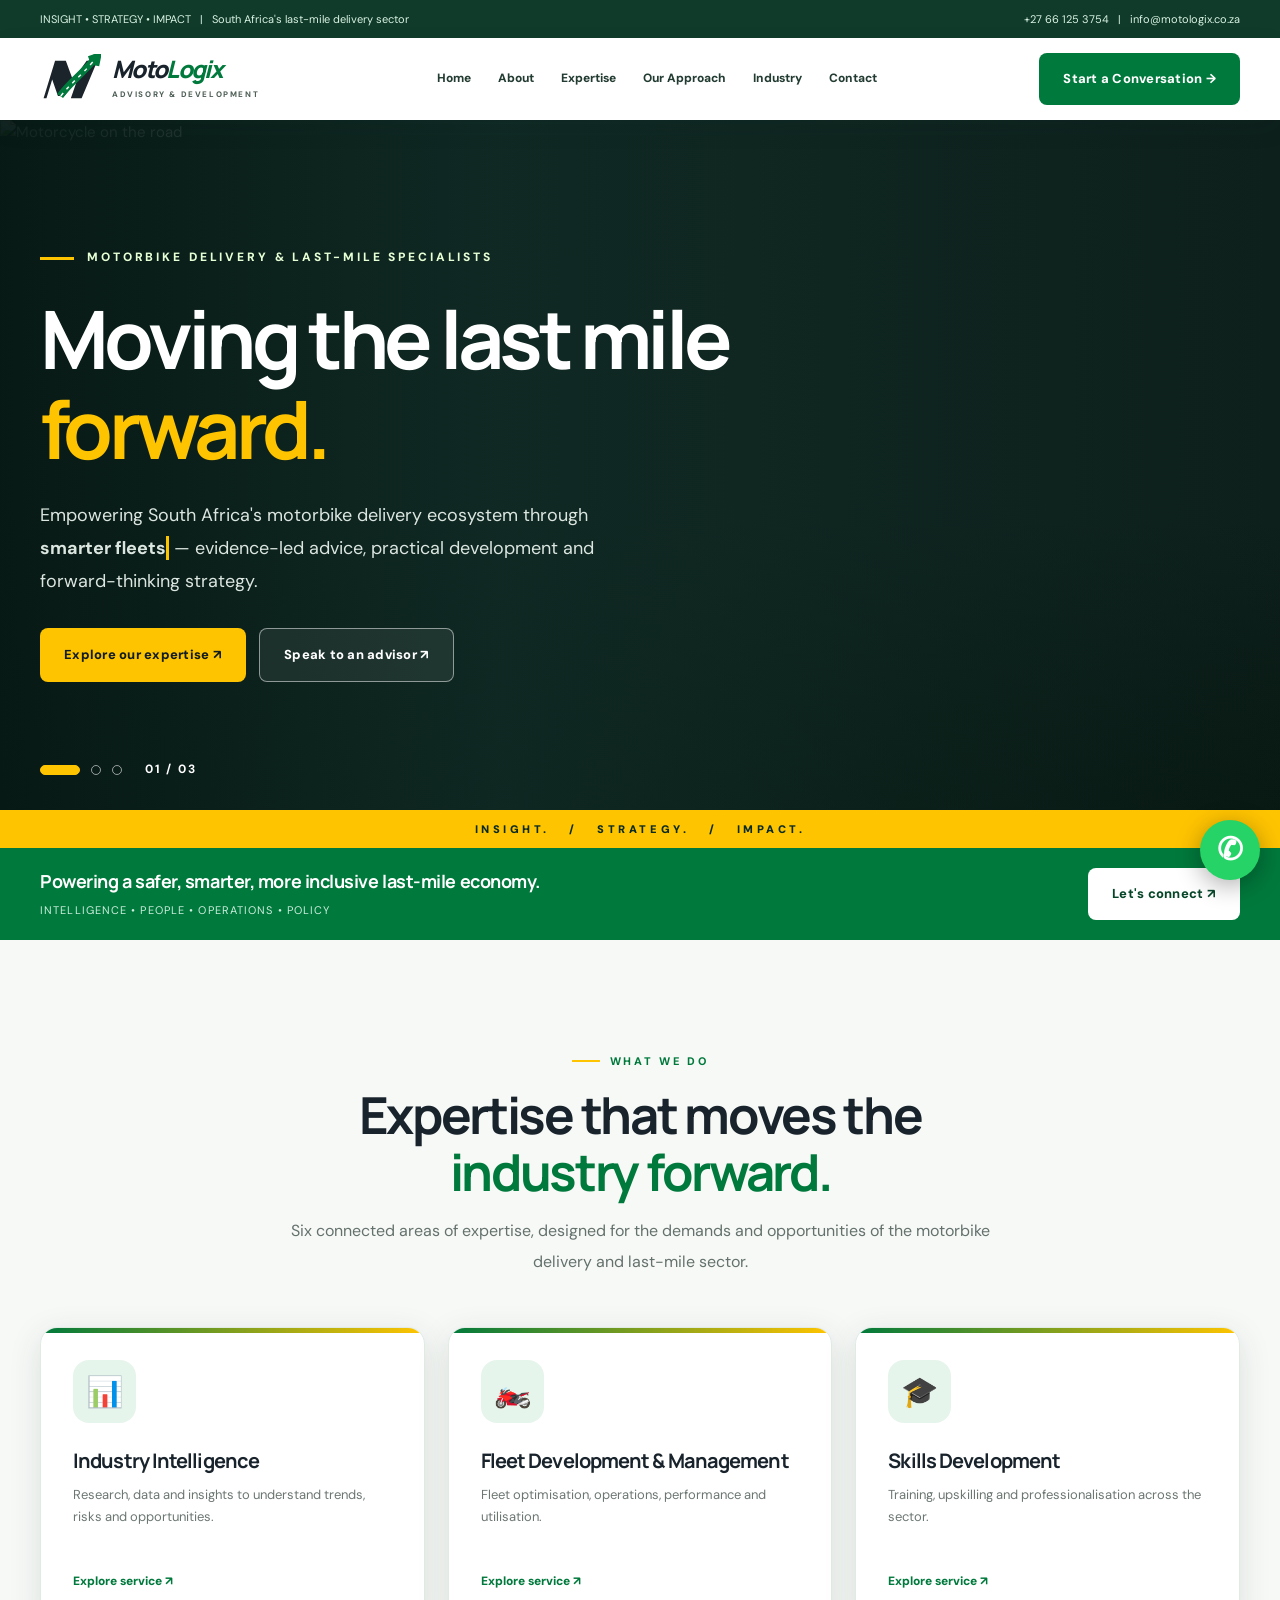
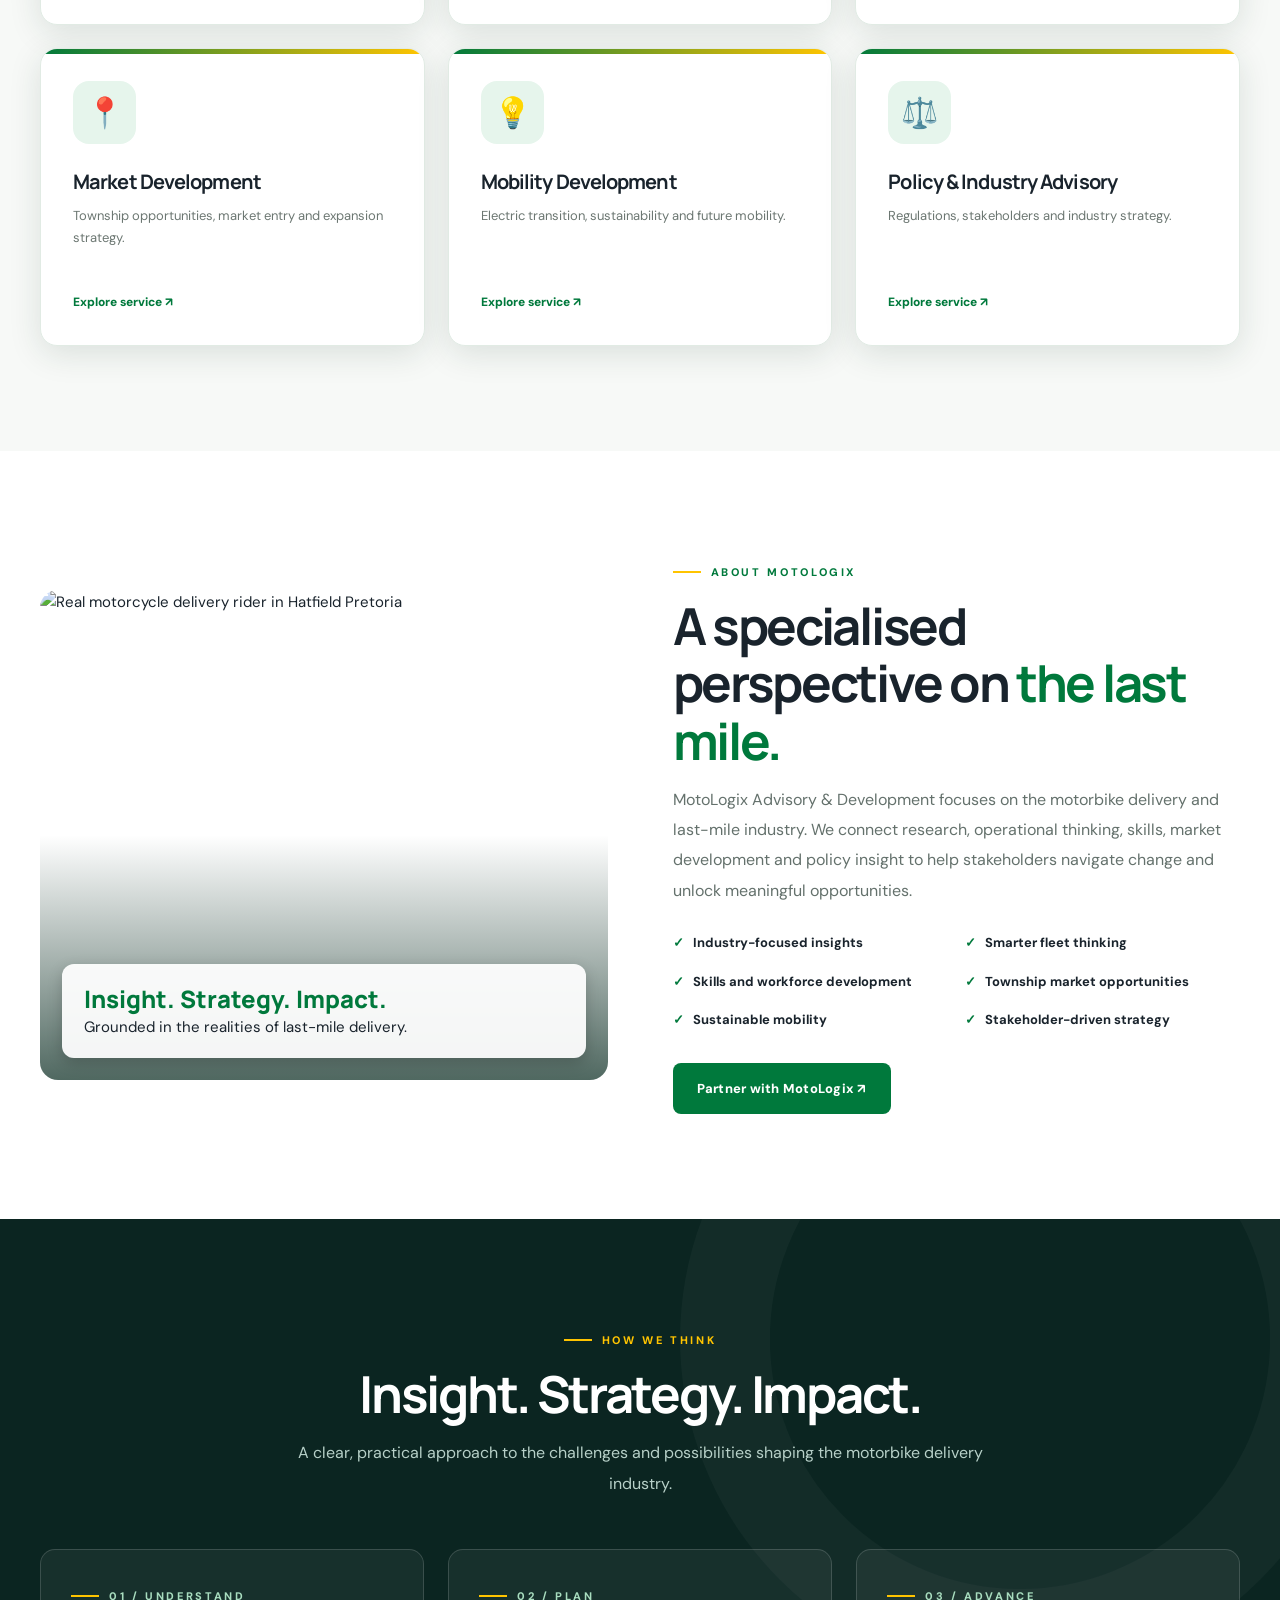
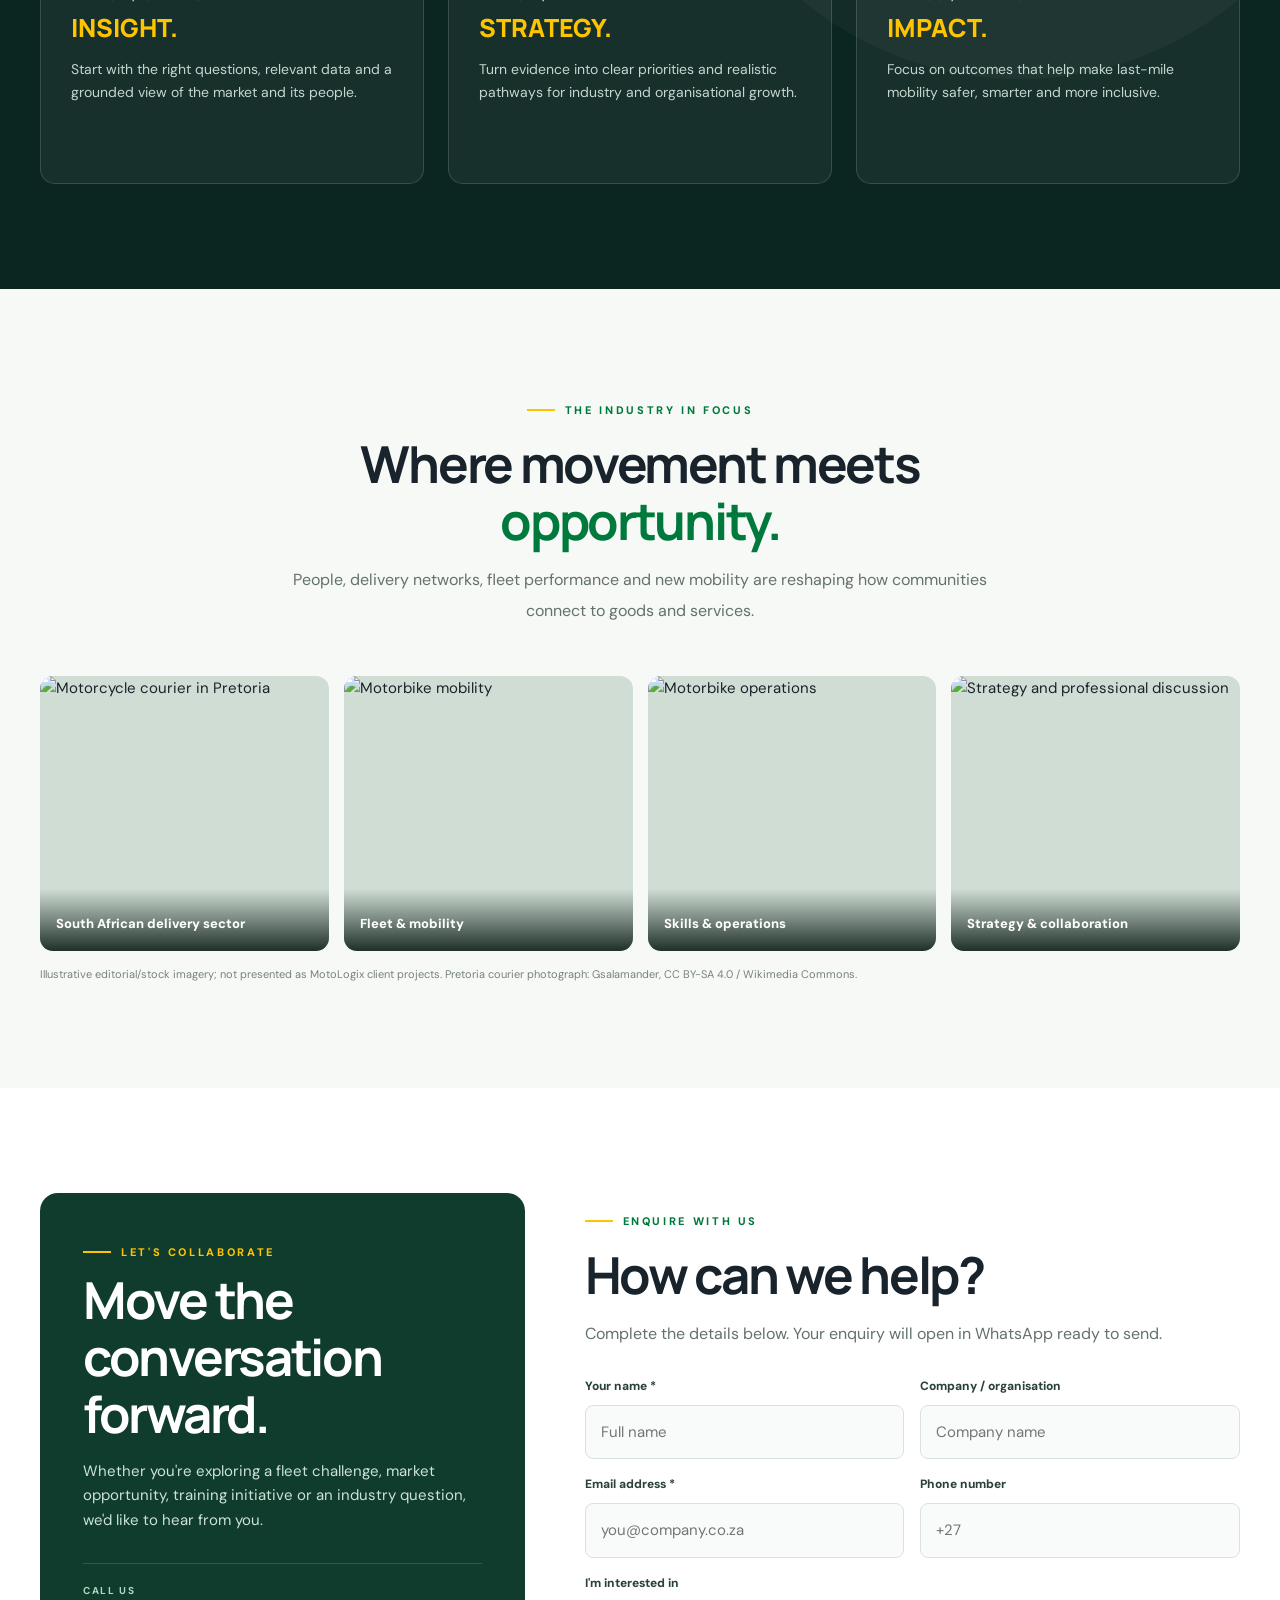
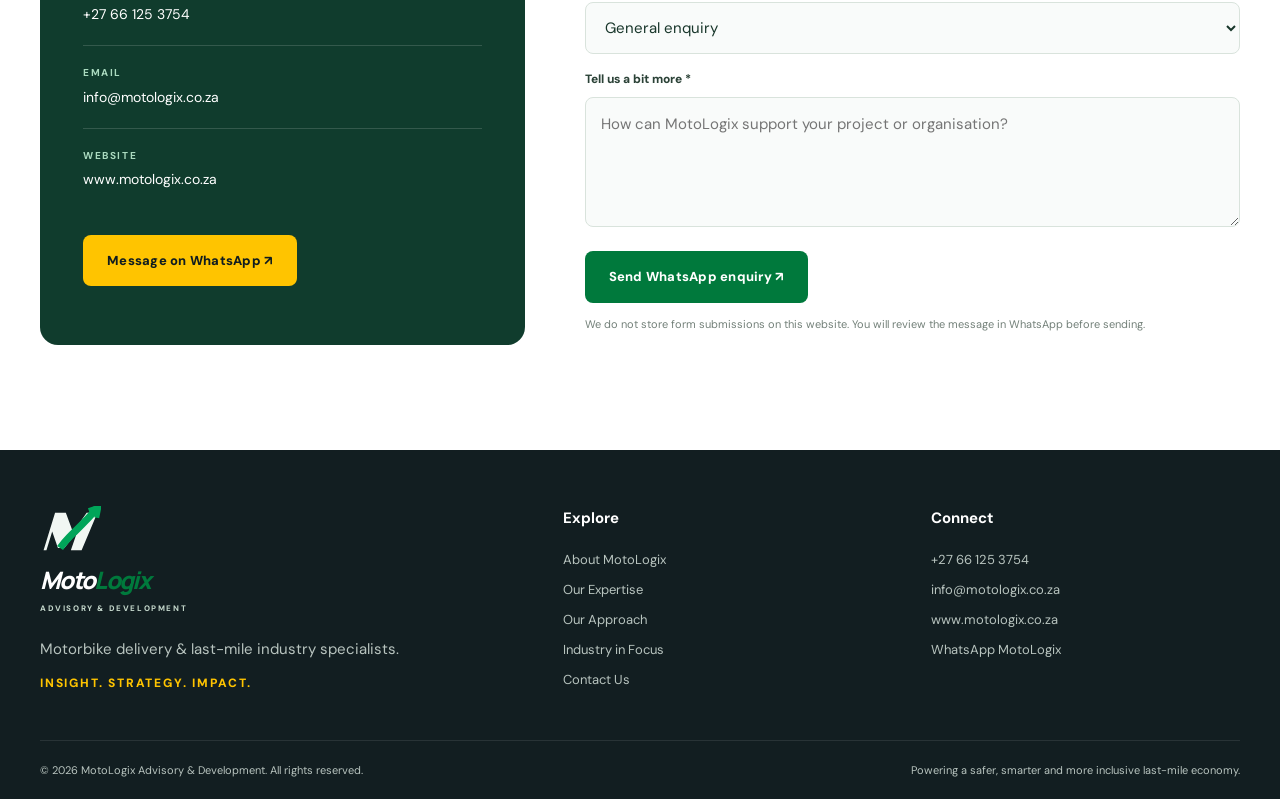
==== index.html @ ae117016 "Launch MotoLogix responsive advisory website with animated hero, services and WhatsApp" ====
<!doctype html>
<html lang="en-ZA">
<head>
<meta charset="UTF-8"><meta name="viewport" content="width=device-width,initial-scale=1">
<title>MotoLogix | Advisory & Development | South Africa</title>
<meta name="description" content="MotoLogix Advisory & Development specialises in South Africa's motorbike delivery and last-mile industry: intelligence, fleets, skills, markets, mobility and policy.">
<meta name="theme-color" content="#056c35"><meta property="og:title" content="MotoLogix | Insight. Strategy. Impact."><meta property="og:description" content="Powering a safer, smarter and more inclusive last-mile economy.">
<link rel="canonical" href="https://www.motologix.co.za/">
<link rel="preconnect" href="https://images.unsplash.com" crossorigin>
<link rel="preconnect" href="https://fonts.googleapis.com"><link rel="preconnect" href="https://fonts.gstatic.com" crossorigin>
<link href="https://fonts.googleapis.com/css2?family=DM+Sans:wght@400;500;600;700;800&family=Manrope:wght@400;500;600;700;800&display=swap" rel="stylesheet">
<link rel="icon" type="image/svg+xml" href="/favicon.svg">
<style>
:root{--green:#00793c;--deep:#064628;--navy:#19232c;--gold:#ffc400;--ivory:#f7f9f7;--muted:#64716c}*{box-sizing:border-box}html{scroll-behavior:smooth}body{margin:0;color:var(--navy);font:15px/1.65 "DM Sans",sans-serif;background:white}a{text-decoration:none;color:inherit}button,input,textarea,select{font:inherit}button{cursor:pointer}img{max-width:100%;display:block}.container{width:min(1200px,calc(100% - 44px));margin:auto}.eyebrow{display:inline-flex;gap:10px;align-items:center;font-size:11px;letter-spacing:.24em;font-weight:800;text-transform:uppercase;color:var(--green)}.eyebrow:before{content:"";width:28px;height:2px;background:var(--gold)}h1,h2,h3{font-family:Manrope,Arial,sans-serif;letter-spacing:-.045em;line-height:1.12}h2{font-size:clamp(31px,4vw,51px);margin:16px 0}p{margin:0}.btn{display:inline-flex;justify-content:center;align-items:center;gap:12px;font-weight:800;font-size:13px;letter-spacing:.02em;border:0;padding:15px 24px;border-radius:8px;transition:transform .25s,background .25s}.btn:hover{transform:translateY(-3px)}.btn-green{background:var(--green);color:white}.btn-green:hover{background:var(--deep)}.btn-gold{background:var(--gold);color:#101c20}.btn-border{border:1px solid #ffffff80;color:#fff;background:#ffffff12}.btn-border:hover{background:#ffffff26}.topstrip{height:38px;background:#103a2a;color:#d9f4e4;font-size:11px}.topstrip .container{display:flex;align-items:center;justify-content:space-between;height:100%}.topstrip a:hover{text-decoration:underline}.header{position:sticky;top:0;z-index:50;background:#fff;box-shadow:0 9px 24px #112e2912}.nav{height:82px;display:flex;align-items:center;justify-content:space-between;gap:24px}.brand{display:flex;align-items:center;gap:11px;min-width:235px}.brandmark{width:61px;height:51px;flex:none}.brandname{display:block;font:800 24px/1 Manrope,sans-serif;letter-spacing:-.07em;font-style:italic}.brandname span{color:var(--green)}.brandsub{display:block;letter-spacing:.20em;font-weight:800;font-size:8px;margin-top:7px;color:#4e5f56}.navlinks{display:flex;align-items:center;gap:27px}.navlinks a{font-size:12px;font-weight:800;color:#233c32;transition:color .2s}.navlinks a:hover{color:var(--green)}.burger{display:none;border:0;background:#ecf5ef;padding:12px;border-radius:9px;color:#0c5833}.hero{height:min(690px,calc(100svh - 120px));min-height:550px;position:relative;overflow:hidden;background:#0f2220;color:#fff}.heroSlide{position:absolute;inset:0;opacity:0;transform:scale(1.055);transition:opacity 1s ease,transform 6.5s ease;pointer-events:none}.heroSlide.active{opacity:1;transform:scale(1);pointer-events:auto}.heroSlide img{height:100%;width:100%;object-fit:cover;object-position:center 44%}.shade{position:absolute;inset:0;background:linear-gradient(90deg,#071914f2 0%,#102a24d9 39%,#07170a30 100%),linear-gradient(0deg,#061510bb 0%,transparent 42%)}.heroContent{position:absolute;inset:0;display:flex;align-items:center}.heroContent .container{position:relative;z-index:2}.heroContent .inner{max-width:790px}.heroKicker{display:flex;align-items:center;gap:13px;font-size:12px;color:#e7ffd5;letter-spacing:.24em;font-weight:800}.heroKicker:before{content:"";width:34px;height:3px;background:var(--gold)}h1{font-size:clamp(42px,6.3vw,83px);letter-spacing:-.058em;max-width:800px;margin:25px 0}.accentline{color:var(--gold)}.typewriter{border-right:3px solid var(--gold);animation:blink .8s step-end infinite}@keyframes blink{50%{border-color:transparent}}.heroP{font-size:clamp(15px,1.5vw,18px);line-height:1.85;color:#dce6e0;max-width:610px;margin-bottom:30px}.heroActions{display:flex;gap:13px;flex-wrap:wrap}.heroControls{position:absolute;bottom:30px;left:0;right:0;z-index:3}.heroControls .container{display:flex;align-items:center;gap:11px}.dot{border:1px solid #ffffff90;background:transparent;border-radius:100px;height:10px;width:10px;padding:0;transition:all .25s}.dot.active{width:40px;background:var(--gold);border-color:var(--gold)}.heroNum{font-size:12px;font-weight:700;letter-spacing:.15em;margin-left:12px}.ribbon{background:var(--green);color:#fff}.ribbon .container{min-height:92px;display:flex;align-items:center;justify-content:space-between;gap:18px}.ribbon strong{display:block;font-family:Manrope;font-size:18px;letter-spacing:-.025em}.ribbon small{font-size:11px;color:#cdeedd;letter-spacing:.1em}.ribbon a{background:#fff;color:var(--deep)}.section{padding:105px 0}.sectionintro{max-width:700px;margin:0 auto 50px;text-align:center}.sectionintro .eyebrow{justify-content:center}.lead{color:var(--muted);font-size:16px;line-height:1.9}.services{background:var(--ivory)}.servicegrid{display:grid;grid-template-columns:repeat(3,1fr);gap:23px}.flip{min-height:298px;perspective:1200px;border:0;background:none;text-align:left;color:inherit;padding:0;border-radius:17px}.flipinner{position:relative;width:100%;height:298px;transform-style:preserve-3d;transition:transform .7s cubic-bezier(.2,.7,.2,1)}.flip:hover .flipinner,.flip:focus-visible .flipinner,.flip.open .flipinner{transform:rotateY(180deg)}.flipface{position:absolute;inset:0;backface-visibility:hidden;border-radius:17px;overflow:hidden;box-shadow:0 8px 32px #1a3a2820}.flipfront{background:white;padding:32px;border:1px solid #e1ebe4;display:flex;flex-direction:column}.flipfront:before{content:"";position:absolute;inset:0 0 auto;height:5px;background:linear-gradient(90deg,var(--green),var(--gold))}.serviceIcon{height:63px;width:63px;display:grid;place-items:center;font-size:30px;border-radius:16px;background:#e6f5ec;margin-bottom:27px}.flip h3{font-size:20px;margin:0 0 11px}.flip p{color:#6c7772;font-size:13px;line-height:1.7}.flipfront .more{font-weight:800;color:var(--green);font-size:12px;margin-top:auto;padding-top:18px}.flipback{transform:rotateY(180deg);background:linear-gradient(145deg,#036333,#0c442d);color:white;padding:30px;display:flex;flex-direction:column;justify-content:center}.flipback h3{color:var(--gold)}.flipback p{color:#e0f0e5;font-size:14px}.flipback span{font-size:12px;font-weight:800;margin-top:22px;color:var(--gold)}.aboutgrid{display:grid;grid-template-columns:1fr 1fr;gap:65px;align-items:center}.aboutimg{height:490px;position:relative;border-radius:18px;overflow:hidden}.aboutimg img{width:100%;height:100%;object-fit:cover}.aboutimg:after{content:"";position:absolute;inset:0;background:linear-gradient(0deg,#04271cb2,transparent 50%)}.aboutBadge{position:absolute;bottom:22px;left:22px;right:22px;z-index:1;background:#ffffffee;border-radius:12px;padding:18px 22px;box-shadow:0 5px 15px #0003}.aboutBadge b{display:block;color:var(--green);font:800 24px Manrope}.checks{display:grid;grid-template-columns:1fr 1fr;gap:17px;margin:26px 0 32px}.checks span{font-size:13px;font-weight:700;display:flex;gap:9px;align-items:flex-start}.checks span:before{content:"✓";color:var(--green);font-weight:900}.focus{background:#0b2521;color:#fff;position:relative;overflow:hidden}.focus:before{content:"";position:absolute;right:-80px;top:-220px;border:90px solid #ffffff08;width:500px;height:500px;border-radius:50%}.focus .sectionintro h2{color:white}.focus .lead{color:#b7d0c8}.focusgrid{display:grid;grid-template-columns:repeat(3,1fr);gap:24px}.focuscard{background:#ffffff0d;border:1px solid #ffffff27;border-radius:15px;padding:30px;min-height:235px}.focuscard strong{display:block;font:800 25px Manrope;color:var(--gold);margin:5px 0 13px}.focuscard p{font-size:14px;color:#c4d6ce}.photos{background:#f7f9f7}.photogrid{display:grid;grid-template-columns:repeat(4,1fr);gap:15px}.photobox{height:275px;position:relative;overflow:hidden;border-radius:13px;background:#d0ddd4}.photobox img{width:100%;height:100%;object-fit:cover;transition:transform .65s}.photobox:hover img{transform:scale(1.09)}.photobox span{position:absolute;bottom:0;inset-inline:0;padding:24px 16px 17px;background:linear-gradient(0deg,#0b1d16e6,transparent);font-size:13px;color:#fff;font-weight:800}.photoNote{color:#75837a;font-size:11px;margin-top:14px}.contact{background:#fff}.contactgrid{display:grid;grid-template-columns:.85fr 1.15fr;gap:60px}.contactpanel{background:#103c2d;color:white;padding:43px;border-radius:18px}.contactpanel h2{color:white;margin-top:10px}.contactpanel p{color:#cce3d6;margin-bottom:30px}.contactitem{display:block;border-top:1px solid #ffffff26;padding:19px 0;font-size:14px}.contactitem b{display:block;font-size:10px;color:#abdbc0;letter-spacing:.16em;margin-bottom:4px}.contactform{padding:12px 0}.formrow{display:grid;grid-template-columns:1fr 1fr;gap:16px}.field{margin-bottom:16px}.field label{display:block;font-weight:800;color:#2b4237;font-size:12px;margin-bottom:8px}.field input,.field select,.field textarea{width:100%;border:1px solid #d9e3dc;background:#f9fbfa;color:#18362a;border-radius:8px;padding:14px 15px;outline:none}.field input:focus,.field select:focus,.field textarea:focus{border-color:var(--green);box-shadow:0 0 0 3px #00793c1a}.field textarea{min-height:130px;resize:vertical}.formhint{font-size:11px;color:#738079;margin-top:12px}.footer{background:#121e21;color:#b8c4bf;padding-top:56px}.footgrid{display:grid;grid-template-columns:1.5fr 1fr 1fr;gap:60px;padding-bottom:45px}.footer h4{color:#fff;margin:0 0 15px}.footer a{display:block;font-size:13px;line-height:2.3}.footer a:hover{color:var(--gold)}.footer .brandname{color:#fff}.footbottom{border-top:1px solid #ffffff18;padding:20px 0;font-size:11px;display:flex;justify-content:space-between;gap:10px}.waFloat{position:fixed;right:20px;bottom:20px;z-index:49;display:flex;align-items:center;justify-content:center;width:60px;height:60px;background:#25d366;color:white;font-size:31px;font-weight:800;border-radius:50%;box-shadow:0 5px 26px #0005;transition:transform .2s}.waFloat:hover{transform:translateY(-4px)}.reveal{opacity:0;transform:translateY(24px);transition:opacity .75s,transform .75s}.reveal.seen{opacity:1;transform:translateY(0)}.ticker{white-space:nowrap;overflow:hidden;background:var(--gold);font-size:11px;letter-spacing:.32em;font-weight:900;padding:10px;text-align:center;color:#092b21}@media(max-width:950px){.navlinks{gap:15px}.navlinks a{font-size:11px}.nav .btn{display:none}.servicegrid{grid-template-columns:repeat(2,1fr)}.photogrid{grid-template-columns:repeat(2,1fr)}.aboutgrid{gap:32px}.contactgrid{gap:30px}}@media(max-width:700px){.topstrip{display:none}.nav{height:70px}.brand{min-width:0}.brandmark{width:47px;height:43px}.brandname{font-size:21px}.brandsub{font-size:7px}.burger{display:block}.navlinks{display:none;position:absolute;top:70px;left:0;right:0;background:white;box-shadow:0 16px 22px #0002;flex-direction:column;padding:23px;align-items:flex-start;gap:0}.navlinks.open{display:flex}.navlinks a{display:block;font-size:14px;padding:12px;width:100%}.hero{height:620px;min-height:620px}.heroSlide img{object-position:center}.shade{background:linear-gradient(90deg,#071914e8,#10271dc2 70%,#07170a75)}h1{font-size:46px}.heroKicker{font-size:10px}.heroP{font-size:14px}.heroActions .btn{padding:13px 16px;font-size:12px}.ribbon .container{flex-direction:column;align-items:flex-start;justify-content:center;padding:19px 0;gap:12px}.ribbon strong{font-size:17px}.section{padding:70px 0}.servicegrid,.aboutgrid,.focusgrid,.contactgrid,.footgrid{grid-template-columns:1fr}.flipinner,.flip{min-height:280px;height:280px}.aboutimg{height:340px}.checks{grid-template-columns:1fr}.photogrid{grid-template-columns:1fr 1fr}.photobox{height:200px}.contactpanel{padding:29px}.formrow{grid-template-columns:1fr;gap:0}.footgrid{gap:28px}.footbottom{flex-direction:column}.container{width:min(1200px,calc(100% - 36px))}}@media(prefers-reduced-motion:reduce){*{animation:none!important;transition:none!important;scroll-behavior:auto!important}.reveal{opacity:1;transform:none}}
</style>
</head>
<body>
<div class="topstrip"><div class="container"><span>INSIGHT • STRATEGY • IMPACT &nbsp; | &nbsp; South Africa's last-mile delivery sector</span><span><a href="tel:+27661253754">+27 66 125 3754</a> &nbsp; | &nbsp; <a href="mailto:info@motologix.co.za">info@motologix.co.za</a></span></div></div>
<header class="header"><div class="container nav">
<a class="brand" href="#home" aria-label="MotoLogix home"><svg class="brandmark" viewBox="0 0 85 70" aria-hidden="true"><path d="M5 61 21 9h15L46 36 65 9h15L58 61H43l9-26-18 23h-9l-8-23-8 26z" fill="#1b242b"/><path d="M28 58C42 38 56 31 79 3" stroke="#00793c" stroke-width="10" fill="none"/><path d="m68 6 14-5-3 15" fill="none" stroke="#00793c" stroke-width="7"/><path d="M29 58C44 39 56 31 74 10" stroke="#fff" stroke-dasharray="5 7" stroke-width="2" fill="none"/></svg><span><span class="brandname">Moto<span>Logix</span></span><span class="brandsub">ADVISORY & DEVELOPMENT</span></span></a>
<nav class="navlinks" id="navlinks"><a href="#home">Home</a><a href="#about">About</a><a href="#services">Expertise</a><a href="#approach">Our Approach</a><a href="#insights">Industry</a><a href="#contact">Contact</a></nav>
<a class="btn btn-green" href="#contact">Start a Conversation →</a><button class="burger" id="burger" aria-label="Open menu" aria-expanded="false">☰</button>
</div></header>
<main>
<section class="hero" id="home">
<div class="heroSlide active"><img src="https://images.unsplash.com/photo-1558981806-ec527fa84c39?auto=format&fit=crop&w=1900&q=85" alt="Motorcycle on the road" fetchpriority="high"></div>
<div class="heroSlide"><img src="https://commons.wikimedia.org/wiki/Special:FilePath/Hatfield_Deliveryman.jpg?width=1600" alt="South African motorcycle courier photographed in Pretoria" loading="lazy"></div>
<div class="heroSlide"><img src="https://images.unsplash.com/photo-1568772585407-9361f9bf3a87?auto=format&fit=crop&w=1900&q=85" alt="Motorcycle industry and mobility" loading="lazy"></div>
<div class="shade"></div><div class="heroContent"><div class="container"><div class="inner">
<div class="heroKicker">MOTORBIKE DELIVERY & LAST-MILE SPECIALISTS</div>
<h1>Moving the last mile <span class="accentline">forward.</span></h1>
<p class="heroP">Empowering South Africa's motorbike delivery ecosystem through <strong class="typewriter" id="typed">smarter fleets</strong> — evidence-led advice, practical development and forward-thinking strategy.</p>
<div class="heroActions"><a class="btn btn-gold" href="#services">Explore our expertise ↗</a><a class="btn btn-border" href="#contact">Speak to an advisor ↗</a></div>
</div></div></div><div class="heroControls"><div class="container"><button class="dot active" aria-label="Hero slide 1"></button><button class="dot" aria-label="Hero slide 2"></button><button class="dot" aria-label="Hero slide 3"></button><span class="heroNum" id="slideNum">01 / 03</span></div></div>
</section>
<div class="ticker">INSIGHT. &nbsp; / &nbsp; STRATEGY. &nbsp; / &nbsp; IMPACT.</div>
<div class="ribbon"><div class="container"><div><strong>Powering a safer, smarter, more inclusive last-mile economy.</strong><small>INTELLIGENCE • PEOPLE • OPERATIONS • POLICY</small></div><a class="btn" href="https://wa.me/27661253754?text=Hello%20MotoLogix%2C%20I%20would%20like%20to%20enquire.">Let's connect ↗</a></div></div>
<section class="section services" id="services"><div class="container"><div class="sectionintro reveal"><span class="eyebrow">What we do</span><h2>Expertise that moves the <span style="color:var(--green)">industry forward.</span></h2><p class="lead">Six connected areas of expertise, designed for the demands and opportunities of the motorbike delivery and last-mile sector.</p></div>
<div class="servicegrid">
<button class="flip reveal" aria-label="Industry Intelligence, flip for details"><div class="flipinner"><div class="flipface flipfront"><div class="serviceIcon">📊</div><h3>Industry Intelligence</h3><p>Research, data and insights to understand trends, risks and opportunities.</p><span class="more">Explore service ↗</span></div><div class="flipface flipback"><h3>Industry Intelligence</h3><p>Evidence-led research, market mapping, industry analysis and actionable intelligence that can support better decisions.</p><span>ASK US ABOUT RESEARCH ↗</span></div></div></button>
<button class="flip reveal" aria-label="Fleet Development and Management, flip for details"><div class="flipinner"><div class="flipface flipfront"><div class="serviceIcon">🏍️</div><h3>Fleet Development & Management</h3><p>Fleet optimisation, operations, performance and utilisation.</p><span class="more">Explore service ↗</span></div><div class="flipface flipback"><h3>Fleet Development</h3><p>Practical support for operating models, efficient fleet deployment, performance planning and day-to-day management.</p><span>DISCUSS YOUR FLEET ↗</span></div></div></button>
<button class="flip reveal" aria-label="Skills Development, flip for details"><div class="flipinner"><div class="flipface flipfront"><div class="serviceIcon">🎓</div><h3>Skills Development</h3><p>Training, upskilling and professionalisation across the sector.</p><span class="more">Explore service ↗</span></div><div class="flipface flipback"><h3>Skills Development</h3><p>Supporting practical learning, workforce capability, professional standards and development pathways for riders and operators.</p><span>EXPLORE TRAINING ↗</span></div></div></button>
<button class="flip reveal" aria-label="Market Development, flip for details"><div class="flipinner"><div class="flipface flipfront"><div class="serviceIcon">📍</div><h3>Market Development</h3><p>Township opportunities, market entry and expansion strategy.</p><span class="more">Explore service ↗</span></div><div class="flipface flipback"><h3>Market Development</h3><p>Market-entry thinking, local ecosystem engagement and expansion approaches designed around South African realities.</p><span>TALK GROWTH ↗</span></div></div></button>
<button class="flip reveal" aria-label="Mobility Development, flip for details"><div class="flipinner"><div class="flipface flipfront"><div class="serviceIcon">💡</div><h3>Mobility Development</h3><p>Electric transition, sustainability and future mobility.</p><span class="more">Explore service ↗</span></div><div class="flipface flipback"><h3>Mobility Development</h3><p>Exploring more sustainable fleet solutions, transition planning and new ideas for a more resilient delivery ecosystem.</p><span>EXPLORE FUTURE MOBILITY ↗</span></div></div></button>
<button class="flip reveal" aria-label="Policy and Industry Advisory, flip for details"><div class="flipinner"><div class="flipface flipfront"><div class="serviceIcon">⚖️</div><h3>Policy & Industry Advisory</h3><p>Regulations, stakeholders and industry strategy.</p><span class="more">Explore service ↗</span></div><div class="flipface flipback"><h3>Policy & Advisory</h3><p>Strategic guidance on the industry landscape, stakeholder engagement, evolving regulations and responsible sector growth.</p><span>REQUEST ADVISORY ↗</span></div></div></button>
</div></div></section>
<section class="section" id="about"><div class="container aboutgrid"><div class="aboutimg reveal"><img src="https://commons.wikimedia.org/wiki/Special:FilePath/Hatfield_Deliveryman.jpg?width=1200" alt="Real motorcycle delivery rider in Hatfield Pretoria" loading="lazy"><div class="aboutBadge"><b>Insight. Strategy. Impact.</b><span>Grounded in the realities of last-mile delivery.</span></div></div><div class="reveal"><span class="eyebrow">About MotoLogix</span><h2>A specialised perspective on <span style="color:var(--green)">the last mile.</span></h2><p class="lead">MotoLogix Advisory & Development focuses on the motorbike delivery and last-mile industry. We connect research, operational thinking, skills, market development and policy insight to help stakeholders navigate change and unlock meaningful opportunities.</p><div class="checks"><span>Industry-focused insights</span><span>Smarter fleet thinking</span><span>Skills and workforce development</span><span>Township market opportunities</span><span>Sustainable mobility</span><span>Stakeholder-driven strategy</span></div><a class="btn btn-green" href="#contact">Partner with MotoLogix ↗</a></div></div></section>
<section class="section focus" id="approach"><div class="container"><div class="sectionintro reveal"><span class="eyebrow" style="color:var(--gold)">How we think</span><h2>Insight. Strategy. Impact.</h2><p class="lead">A clear, practical approach to the challenges and possibilities shaping the motorbike delivery industry.</p></div><div class="focusgrid"><div class="focuscard reveal"><span class="eyebrow" style="color:#a8ddbf">01 / UNDERSTAND</span><strong>INSIGHT.</strong><p>Start with the right questions, relevant data and a grounded view of the market and its people.</p></div><div class="focuscard reveal"><span class="eyebrow" style="color:#a8ddbf">02 / PLAN</span><strong>STRATEGY.</strong><p>Turn evidence into clear priorities and realistic pathways for industry and organisational growth.</p></div><div class="focuscard reveal"><span class="eyebrow" style="color:#a8ddbf">03 / ADVANCE</span><strong>IMPACT.</strong><p>Focus on outcomes that help make last-mile mobility safer, smarter and more inclusive.</p></div></div></div></section>
<section class="section photos" id="insights"><div class="container"><div class="sectionintro reveal"><span class="eyebrow">The industry in focus</span><h2>Where movement meets <span style="color:var(--green)">opportunity.</span></h2><p class="lead">People, delivery networks, fleet performance and new mobility are reshaping how communities connect to goods and services.</p></div><div class="photogrid"><div class="photobox reveal"><img loading="lazy" src="https://commons.wikimedia.org/wiki/Special:FilePath/Hatfield_Deliveryman.jpg?width=750" alt="Motorcycle courier in Pretoria"><span>South African delivery sector</span></div><div class="photobox reveal"><img loading="lazy" src="https://images.unsplash.com/photo-1558981806-ec527fa84c39?auto=format&fit=crop&w=700&q=80" alt="Motorbike mobility"><span>Fleet & mobility</span></div><div class="photobox reveal"><img loading="lazy" src="https://images.unsplash.com/photo-1568772585407-9361f9bf3a87?auto=format&fit=crop&w=700&q=80" alt="Motorbike operations"><span>Skills & operations</span></div><div class="photobox reveal"><img loading="lazy" src="https://images.unsplash.com/photo-1528605248644-14dd04022da1?auto=format&fit=crop&w=700&q=80" alt="Strategy and professional discussion"><span>Strategy & collaboration</span></div></div><p class="photoNote">Illustrative editorial/stock imagery; not presented as MotoLogix client projects. Pretoria courier photograph: Gsalamander, CC BY-SA 4.0 / Wikimedia Commons.</p></div></section>
<section class="section contact" id="contact"><div class="container contactgrid"><div class="contactpanel reveal"><span class="eyebrow" style="color:var(--gold)">Let's collaborate</span><h2>Move the conversation forward.</h2><p>Whether you're exploring a fleet challenge, market opportunity, training initiative or an industry question, we'd like to hear from you.</p><a class="contactitem" href="tel:+27661253754"><b>CALL US</b>+27 66 125 3754</a><a class="contactitem" href="mailto:info@motologix.co.za"><b>EMAIL</b>info@motologix.co.za</a><a class="contactitem" href="https://www.motologix.co.za"><b>WEBSITE</b>www.motologix.co.za</a><a class="btn btn-gold" href="https://wa.me/27661253754?text=Hello%20MotoLogix%2C%20I%20would%20like%20to%20enquire." style="margin-top:24px">Message on WhatsApp ↗</a></div><form class="contactform reveal" id="leadform"><span class="eyebrow">Enquire with us</span><h2>How can we help?</h2><p class="lead" style="margin-bottom:27px">Complete the details below. Your enquiry will open in WhatsApp ready to send.</p><div class="formrow"><div class="field"><label for="name">Your name *</label><input id="name" name="name" placeholder="Full name" required></div><div class="field"><label for="company">Company / organisation</label><input id="company" name="company" placeholder="Company name"></div></div><div class="formrow"><div class="field"><label for="email">Email address *</label><input type="email" id="email" name="email" placeholder="you@company.co.za" required></div><div class="field"><label for="phone">Phone number</label><input type="tel" id="phone" name="phone" placeholder="+27"></div></div><div class="field"><label for="service">I'm interested in</label><select id="service" name="service"><option>General enquiry</option><option>Industry Intelligence</option><option>Fleet Development & Management</option><option>Skills Development</option><option>Market Development</option><option>Mobility Development</option><option>Policy & Industry Advisory</option></select></div><div class="field"><label for="message">Tell us a bit more *</label><textarea id="message" name="message" required placeholder="How can MotoLogix support your project or organisation?"></textarea></div><button class="btn btn-green" type="submit">Send WhatsApp enquiry ↗</button><p class="formhint">We do not store form submissions on this website. You will review the message in WhatsApp before sending.</p></form></div></section>
</main>
<footer class="footer"><div class="container"><div class="footgrid"><div><a class="brand" href="#home" style="margin-bottom:20px"><svg class="brandmark" viewBox="0 0 85 70" aria-hidden="true"><path d="M5 61 21 9h15L46 36 65 9h15L58 61H43l9-26-18 23h-9l-8-23-8 26z" fill="#f1f7f3"/><path d="M28 58C42 38 56 31 79 3" stroke="#00a559" stroke-width="10" fill="none"/><path d="m68 6 14-5-3 15" fill="none" stroke="#00a559" stroke-width="7"/></svg><span><span class="brandname">Moto<span>Logix</span></span><span class="brandsub" style="color:#c4d7cb">ADVISORY & DEVELOPMENT</span></span></a><p>Motorbike delivery & last-mile industry specialists.</p><p style="color:var(--gold);margin-top:12px;font-size:12px;font-weight:800;letter-spacing:.15em">INSIGHT. STRATEGY. IMPACT.</p></div><div><h4>Explore</h4><a href="#about">About MotoLogix</a><a href="#services">Our Expertise</a><a href="#approach">Our Approach</a><a href="#insights">Industry in Focus</a><a href="#contact">Contact Us</a></div><div><h4>Connect</h4><a href="tel:+27661253754">+27 66 125 3754</a><a href="mailto:info@motologix.co.za">info@motologix.co.za</a><a href="https://www.motologix.co.za">www.motologix.co.za</a><a href="https://wa.me/27661253754">WhatsApp MotoLogix</a></div></div><div class="footbottom"><span>© <span id="year">2026</span> MotoLogix Advisory & Development. All rights reserved.</span><span>Powering a safer, smarter and more inclusive last-mile economy.</span></div></div></footer>
<a class="waFloat" href="https://wa.me/27661253754?text=Hello%20MotoLogix%2C%20I%20would%20like%20to%20enquire." aria-label="Chat with MotoLogix on WhatsApp" title="Chat on WhatsApp">✆</a>
<script>
(function(){
var nav=document.getElementById('navlinks'),burger=document.getElementById('burger');burger.addEventListener('click',function(){var open=nav.classList.toggle('open');burger.setAttribute('aria-expanded',String(open));burger.textContent=open?'✕':'☰'});nav.querySelectorAll('a').forEach(function(a){a.addEventListener('click',function(){nav.classList.remove('open');burger.setAttribute('aria-expanded','false');burger.textContent='☰'})});
var slides=[].slice.call(document.querySelectorAll('.heroSlide')),dots=[].slice.call(document.querySelectorAll('.dot')),n=0,timer;function move(i){n=(i+slides.length)%slides.length;slides.forEach(function(s,j){s.classList.toggle('active',j===n)});dots.forEach(function(d,j){d.classList.toggle('active',j===n)});document.getElementById('slideNum').textContent=('0'+(n+1)).slice(-2)+' / 03'}function auto(){clearInterval(timer);timer=setInterval(function(){move(n+1)},5200)}dots.forEach(function(d,j){d.addEventListener('click',function(){move(j);auto()})});auto();document.querySelector('.hero').addEventListener('mouseenter',function(){clearInterval(timer)});document.querySelector('.hero').addEventListener('mouseleave',auto);
var items=['smarter fleets','stronger skills','market intelligence','sustainable mobility','better industry policy'],ti=0,pos=0,back=false,el=document.getElementById('typed');function typing(){if(window.matchMedia('(prefers-reduced-motion:reduce)').matches)return;var word=items[ti];el.textContent=word.slice(0,pos);if(!back&&pos<word.length){pos++}else if(!back){back=true;setTimeout(typing,1300);return}else if(pos>0){pos--}else{back=false;ti=(ti+1)%items.length}setTimeout(typing,back?43:85)}typing();
document.querySelectorAll('.flip').forEach(function(card){card.addEventListener('click',function(){card.classList.toggle('open')})});var watcher=new IntersectionObserver(function(entries){entries.forEach(function(e){if(e.isIntersecting){e.target.classList.add('seen');watcher.unobserve(e.target)}})},{threshold:.08});document.querySelectorAll('.reveal').forEach(function(x){watcher.observe(x)});
document.getElementById('leadform').addEventListener('submit',function(e){e.preventDefault();var f=new FormData(e.target);var message='Hello MotoLogix, I would like to enquire. \n\nName: '+f.get('name')+'\nCompany: '+(f.get('company')||'N/A')+'\nEmail: '+f.get('email')+'\nPhone: '+(f.get('phone')||'N/A')+'\nService: '+f.get('service')+'\nMessage: '+f.get('message');window.open('https://wa.me/27661253754?text='+encodeURIComponent(message),'_blank','noopener,noreferrer')});document.getElementById('year').textContent=new Date().getFullYear();
})();
</script>
</body></html>
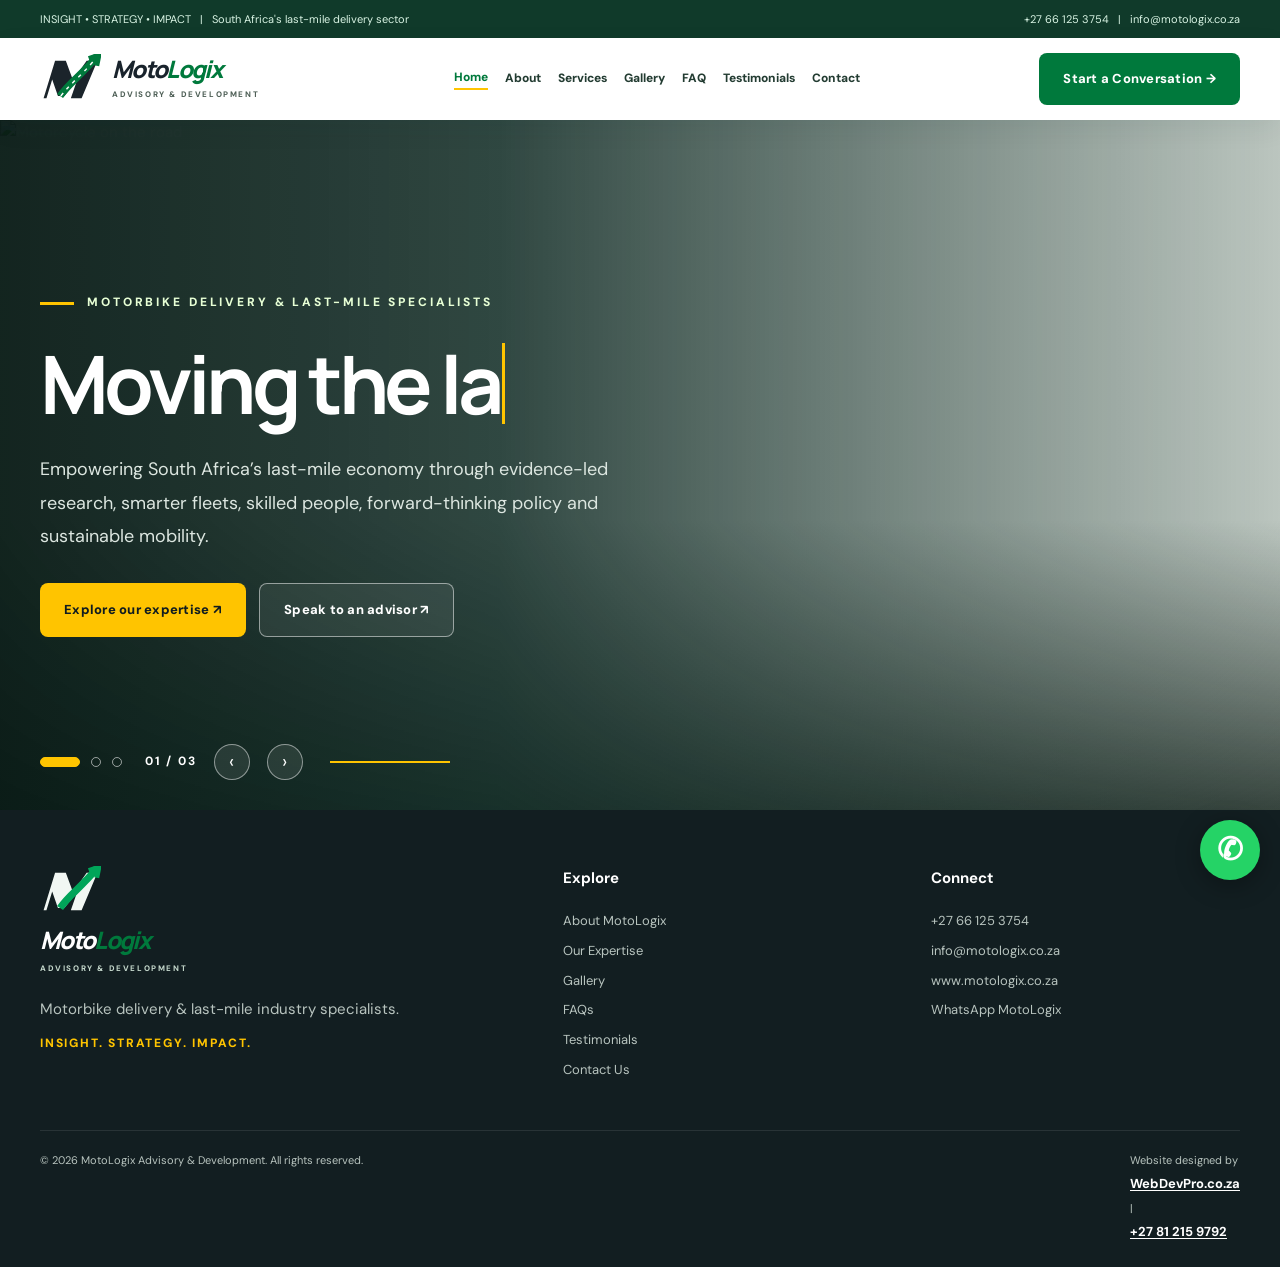
==== commit 7b97838d: "Upgrade MotoLogix to Ultra Max 7 with seven pages, animations, mobile nav and enquiry assistant" ====
--- a/index.html
+++ b/index.html
@@ -13,13 +13,17 @@
 <style>
 :root{--green:#00793c;--deep:#064628;--navy:#19232c;--gold:#ffc400;--ivory:#f7f9f7;--muted:#64716c}*{box-sizing:border-box}html{scroll-behavior:smooth}body{margin:0;color:var(--navy);font:15px/1.65 "DM Sans",sans-serif;background:white}a{text-decoration:none;color:inherit}button,input,textarea,select{font:inherit}button{cursor:pointer}img{max-width:100%;display:block}.container{width:min(1200px,calc(100% - 44px));margin:auto}.eyebrow{display:inline-flex;gap:10px;align-items:center;font-size:11px;letter-spacing:.24em;font-weight:800;text-transform:uppercase;color:var(--green)}.eyebrow:before{content:"";width:28px;height:2px;background:var(--gold)}h1,h2,h3{font-family:Manrope,Arial,sans-serif;letter-spacing:-.045em;line-height:1.12}h2{font-size:clamp(31px,4vw,51px);margin:16px 0}p{margin:0}.btn{display:inline-flex;justify-content:center;align-items:center;gap:12px;font-weight:800;font-size:13px;letter-spacing:.02em;border:0;padding:15px 24px;border-radius:8px;transition:transform .25s,background .25s}.btn:hover{transform:translateY(-3px)}.btn-green{background:var(--green);color:white}.btn-green:hover{background:var(--deep)}.btn-gold{background:var(--gold);color:#101c20}.btn-border{border:1px solid #ffffff80;color:#fff;background:#ffffff12}.btn-border:hover{background:#ffffff26}.topstrip{height:38px;background:#103a2a;color:#d9f4e4;font-size:11px}.topstrip .container{display:flex;align-items:center;justify-content:space-between;height:100%}.topstrip a:hover{text-decoration:underline}.header{position:sticky;top:0;z-index:50;background:#fff;box-shadow:0 9px 24px #112e2912}.nav{height:82px;display:flex;align-items:center;justify-content:space-between;gap:24px}.brand{display:flex;align-items:center;gap:11px;min-width:235px}.brandmark{width:61px;height:51px;flex:none}.brandname{display:block;font:800 24px/1 Manrope,sans-serif;letter-spacing:-.07em;font-style:italic}.brandname span{color:var(--green)}.brandsub{display:block;letter-spacing:.20em;font-weight:800;font-size:8px;margin-top:7px;color:#4e5f56}.navlinks{display:flex;align-items:center;gap:27px}.navlinks a{font-size:12px;font-weight:800;color:#233c32;transition:color .2s}.navlinks a:hover{color:var(--green)}.burger{display:none;border:0;background:#ecf5ef;padding:12px;border-radius:9px;color:#0c5833}.hero{height:min(690px,calc(100svh - 120px));min-height:550px;position:relative;overflow:hidden;background:#0f2220;color:#fff}.heroSlide{position:absolute;inset:0;opacity:0;transform:scale(1.055);transition:opacity 1s ease,transform 6.5s ease;pointer-events:none}.heroSlide.active{opacity:1;transform:scale(1);pointer-events:auto}.heroSlide img{height:100%;width:100%;object-fit:cover;object-position:center 44%}.shade{position:absolute;inset:0;background:linear-gradient(90deg,#071914f2 0%,#102a24d9 39%,#07170a30 100%),linear-gradient(0deg,#061510bb 0%,transparent 42%)}.heroContent{position:absolute;inset:0;display:flex;align-items:center}.heroContent .container{position:relative;z-index:2}.heroContent .inner{max-width:790px}.heroKicker{display:flex;align-items:center;gap:13px;font-size:12px;color:#e7ffd5;letter-spacing:.24em;font-weight:800}.heroKicker:before{content:"";width:34px;height:3px;background:var(--gold)}h1{font-size:clamp(42px,6.3vw,83px);letter-spacing:-.058em;max-width:800px;margin:25px 0}.accentline{color:var(--gold)}.typewriter{border-right:3px solid var(--gold);animation:blink .8s step-end infinite}@keyframes blink{50%{border-color:transparent}}.heroP{font-size:clamp(15px,1.5vw,18px);line-height:1.85;color:#dce6e0;max-width:610px;margin-bottom:30px}.heroActions{display:flex;gap:13px;flex-wrap:wrap}.heroControls{position:absolute;bottom:30px;left:0;right:0;z-index:3}.heroControls .container{display:flex;align-items:center;gap:11px}.dot{border:1px solid #ffffff90;background:transparent;border-radius:100px;height:10px;width:10px;padding:0;transition:all .25s}.dot.active{width:40px;background:var(--gold);border-color:var(--gold)}.heroNum{font-size:12px;font-weight:700;letter-spacing:.15em;margin-left:12px}.ribbon{background:var(--green);color:#fff}.ribbon .container{min-height:92px;display:flex;align-items:center;justify-content:space-between;gap:18px}.ribbon strong{display:block;font-family:Manrope;font-size:18px;letter-spacing:-.025em}.ribbon small{font-size:11px;color:#cdeedd;letter-spacing:.1em}.ribbon a{background:#fff;color:var(--deep)}.section{padding:105px 0}.sectionintro{max-width:700px;margin:0 auto 50px;text-align:center}.sectionintro .eyebrow{justify-content:center}.lead{color:var(--muted);font-size:16px;line-height:1.9}.services{background:var(--ivory)}.servicegrid{display:grid;grid-template-columns:repeat(3,1fr);gap:23px}.flip{min-height:298px;perspective:1200px;border:0;background:none;text-align:left;color:inherit;padding:0;border-radius:17px}.flipinner{position:relative;width:100%;height:298px;transform-style:preserve-3d;transition:transform .7s cubic-bezier(.2,.7,.2,1)}.flip:hover .flipinner,.flip:focus-visible .flipinner,.flip.open .flipinner{transform:rotateY(180deg)}.flipface{position:absolute;inset:0;backface-visibility:hidden;border-radius:17px;overflow:hidden;box-shadow:0 8px 32px #1a3a2820}.flipfront{background:white;padding:32px;border:1px solid #e1ebe4;display:flex;flex-direction:column}.flipfront:before{content:"";position:absolute;inset:0 0 auto;height:5px;background:linear-gradient(90deg,var(--green),var(--gold))}.serviceIcon{height:63px;width:63px;display:grid;place-items:center;font-size:30px;border-radius:16px;background:#e6f5ec;margin-bottom:27px}.flip h3{font-size:20px;margin:0 0 11px}.flip p{color:#6c7772;font-size:13px;line-height:1.7}.flipfront .more{font-weight:800;color:var(--green);font-size:12px;margin-top:auto;padding-top:18px}.flipback{transform:rotateY(180deg);background:linear-gradient(145deg,#036333,#0c442d);color:white;padding:30px;display:flex;flex-direction:column;justify-content:center}.flipback h3{color:var(--gold)}.flipback p{color:#e0f0e5;font-size:14px}.flipback span{font-size:12px;font-weight:800;margin-top:22px;color:var(--gold)}.aboutgrid{display:grid;grid-template-columns:1fr 1fr;gap:65px;align-items:center}.aboutimg{height:490px;position:relative;border-radius:18px;overflow:hidden}.aboutimg img{width:100%;height:100%;object-fit:cover}.aboutimg:after{content:"";position:absolute;inset:0;background:linear-gradient(0deg,#04271cb2,transparent 50%)}.aboutBadge{position:absolute;bottom:22px;left:22px;right:22px;z-index:1;background:#ffffffee;border-radius:12px;padding:18px 22px;box-shadow:0 5px 15px #0003}.aboutBadge b{display:block;color:var(--green);font:800 24px Manrope}.checks{display:grid;grid-template-columns:1fr 1fr;gap:17px;margin:26px 0 32px}.checks span{font-size:13px;font-weight:700;display:flex;gap:9px;align-items:flex-start}.checks span:before{content:"✓";color:var(--green);font-weight:900}.focus{background:#0b2521;color:#fff;position:relative;overflow:hidden}.focus:before{content:"";position:absolute;right:-80px;top:-220px;border:90px solid #ffffff08;width:500px;height:500px;border-radius:50%}.focus .sectionintro h2{color:white}.focus .lead{color:#b7d0c8}.focusgrid{display:grid;grid-template-columns:repeat(3,1fr);gap:24px}.focuscard{background:#ffffff0d;border:1px solid #ffffff27;border-radius:15px;padding:30px;min-height:235px}.focuscard strong{display:block;font:800 25px Manrope;color:var(--gold);margin:5px 0 13px}.focuscard p{font-size:14px;color:#c4d6ce}.photos{background:#f7f9f7}.photogrid{display:grid;grid-template-columns:repeat(4,1fr);gap:15px}.photobox{height:275px;position:relative;overflow:hidden;border-radius:13px;background:#d0ddd4}.photobox img{width:100%;height:100%;object-fit:cover;transition:transform .65s}.photobox:hover img{transform:scale(1.09)}.photobox span{position:absolute;bottom:0;inset-inline:0;padding:24px 16px 17px;background:linear-gradient(0deg,#0b1d16e6,transparent);font-size:13px;color:#fff;font-weight:800}.photoNote{color:#75837a;font-size:11px;margin-top:14px}.contact{background:#fff}.contactgrid{display:grid;grid-template-columns:.85fr 1.15fr;gap:60px}.contactpanel{background:#103c2d;color:white;padding:43px;border-radius:18px}.contactpanel h2{color:white;margin-top:10px}.contactpanel p{color:#cce3d6;margin-bottom:30px}.contactitem{display:block;border-top:1px solid #ffffff26;padding:19px 0;font-size:14px}.contactitem b{display:block;font-size:10px;color:#abdbc0;letter-spacing:.16em;margin-bottom:4px}.contactform{padding:12px 0}.formrow{display:grid;grid-template-columns:1fr 1fr;gap:16px}.field{margin-bottom:16px}.field label{display:block;font-weight:800;color:#2b4237;font-size:12px;margin-bottom:8px}.field input,.field select,.field textarea{width:100%;border:1px solid #d9e3dc;background:#f9fbfa;color:#18362a;border-radius:8px;padding:14px 15px;outline:none}.field input:focus,.field select:focus,.field textarea:focus{border-color:var(--green);box-shadow:0 0 0 3px #00793c1a}.field textarea{min-height:130px;resize:vertical}.formhint{font-size:11px;color:#738079;margin-top:12px}.footer{background:#121e21;color:#b8c4bf;padding-top:56px}.footgrid{display:grid;grid-template-columns:1.5fr 1fr 1fr;gap:60px;padding-bottom:45px}.footer h4{color:#fff;margin:0 0 15px}.footer a{display:block;font-size:13px;line-height:2.3}.footer a:hover{color:var(--gold)}.footer .brandname{color:#fff}.footbottom{border-top:1px solid #ffffff18;padding:20px 0;font-size:11px;display:flex;justify-content:space-between;gap:10px}.waFloat{position:fixed;right:20px;bottom:20px;z-index:49;display:flex;align-items:center;justify-content:center;width:60px;height:60px;background:#25d366;color:white;font-size:31px;font-weight:800;border-radius:50%;box-shadow:0 5px 26px #0005;transition:transform .2s}.waFloat:hover{transform:translateY(-4px)}.reveal{opacity:0;transform:translateY(24px);transition:opacity .75s,transform .75s}.reveal.seen{opacity:1;transform:translateY(0)}.ticker{white-space:nowrap;overflow:hidden;background:var(--gold);font-size:11px;letter-spacing:.32em;font-weight:900;padding:10px;text-align:center;color:#092b21}@media(max-width:950px){.navlinks{gap:15px}.navlinks a{font-size:11px}.nav .btn{display:none}.servicegrid{grid-template-columns:repeat(2,1fr)}.photogrid{grid-template-columns:repeat(2,1fr)}.aboutgrid{gap:32px}.contactgrid{gap:30px}}@media(max-width:700px){.topstrip{display:none}.nav{height:70px}.brand{min-width:0}.brandmark{width:47px;height:43px}.brandname{font-size:21px}.brandsub{font-size:7px}.burger{display:block}.navlinks{display:none;position:absolute;top:70px;left:0;right:0;background:white;box-shadow:0 16px 22px #0002;flex-direction:column;padding:23px;align-items:flex-start;gap:0}.navlinks.open{display:flex}.navlinks a{display:block;font-size:14px;padding:12px;width:100%}.hero{height:620px;min-height:620px}.heroSlide img{object-position:center}.shade{background:linear-gradient(90deg,#071914e8,#10271dc2 70%,#07170a75)}h1{font-size:46px}.heroKicker{font-size:10px}.heroP{font-size:14px}.heroActions .btn{padding:13px 16px;font-size:12px}.ribbon .container{flex-direction:column;align-items:flex-start;justify-content:center;padding:19px 0;gap:12px}.ribbon strong{font-size:17px}.section{padding:70px 0}.servicegrid,.aboutgrid,.focusgrid,.contactgrid,.footgrid{grid-template-columns:1fr}.flipinner,.flip{min-height:280px;height:280px}.aboutimg{height:340px}.checks{grid-template-columns:1fr}.photogrid{grid-template-columns:1fr 1fr}.photobox{height:200px}.contactpanel{padding:29px}.formrow{grid-template-columns:1fr;gap:0}.footgrid{gap:28px}.footbottom{flex-direction:column}.container{width:min(1200px,calc(100% - 36px))}}@media(prefers-reduced-motion:reduce){*{animation:none!important;transition:none!important;scroll-behavior:auto!important}.reveal{opacity:1;transform:none}}
 </style>
+<link rel="manifest" href="/manifest.webmanifest"><link rel="stylesheet" href="/v7.css">
+<meta name="apple-mobile-web-app-capable" content="yes"><meta name="apple-mobile-web-app-status-bar-style" content="default">
 </head>
 <body>
 <div class="topstrip"><div class="container"><span>INSIGHT • STRATEGY • IMPACT &nbsp; | &nbsp; South Africa's last-mile delivery sector</span><span><a href="tel:+27661253754">+27 66 125 3754</a> &nbsp; | &nbsp; <a href="mailto:info@motologix.co.za">info@motologix.co.za</a></span></div></div>
 <header class="header"><div class="container nav">
-<a class="brand" href="#home" aria-label="MotoLogix home"><svg class="brandmark" viewBox="0 0 85 70" aria-hidden="true"><path d="M5 61 21 9h15L46 36 65 9h15L58 61H43l9-26-18 23h-9l-8-23-8 26z" fill="#1b242b"/><path d="M28 58C42 38 56 31 79 3" stroke="#00793c" stroke-width="10" fill="none"/><path d="m68 6 14-5-3 15" fill="none" stroke="#00793c" stroke-width="7"/><path d="M29 58C44 39 56 31 74 10" stroke="#fff" stroke-dasharray="5 7" stroke-width="2" fill="none"/></svg><span><span class="brandname">Moto<span>Logix</span></span><span class="brandsub">ADVISORY & DEVELOPMENT</span></span></a>
-<nav class="navlinks" id="navlinks"><a href="#home">Home</a><a href="#about">About</a><a href="#services">Expertise</a><a href="#approach">Our Approach</a><a href="#insights">Industry</a><a href="#contact">Contact</a></nav>
-<a class="btn btn-green" href="#contact">Start a Conversation →</a><button class="burger" id="burger" aria-label="Open menu" aria-expanded="false">☰</button>
+<a class="brand" href="/" aria-label="MotoLogix home"><svg class="brandmark" viewBox="0 0 85 70" aria-hidden="true"><path d="M5 61 21 9h15L46 36 65 9h15L58 61H43l9-26-18 23h-9l-8-23-8 26z" fill="#1b242b"/><path d="M28 58C42 38 56 31 79 3" stroke="#00793c" stroke-width="10" fill="none"/><path d="m68 6 14-5-3 15" fill="none" stroke="#00793c" stroke-width="7"/><path d="M29 58C44 39 56 31 74 10" stroke="#fff" stroke-dasharray="5 7" stroke-width="2" fill="none"/></svg><span><span class="brandname">Moto<span>Logix</span></span><span class="brandsub">ADVISORY & DEVELOPMENT</span></span></a>
+<nav class="navlinks" id="navlinks" aria-label="Main navigation">
+<a href="/">Home</a><a href="/about">About</a><a href="/services">Services</a><a href="/gallery">Gallery</a><a href="/faq">FAQ</a><a href="/testimonials">Testimonials</a><a href="/contact">Contact</a>
+</nav>
+<a class="btn btn-green" href="/contact">Start a Conversation →</a><button class="burger" id="burger" aria-label="Open menu" aria-expanded="false">☰</button>
 </div></header>
 <main>
 <section class="hero" id="home">
@@ -29,9 +33,14 @@
 <div class="shade"></div><div class="heroContent"><div class="container"><div class="inner">
 <div class="heroKicker">MOTORBIKE DELIVERY & LAST-MILE SPECIALISTS</div>
 <h1>Moving the last mile <span class="accentline">forward.</span></h1>
-<p class="heroP">Empowering South Africa's motorbike delivery ecosystem through <strong class="typewriter" id="typed">smarter fleets</strong> — evidence-led advice, practical development and forward-thinking strategy.</p>
-<div class="heroActions"><a class="btn btn-gold" href="#services">Explore our expertise ↗</a><a class="btn btn-border" href="#contact">Speak to an advisor ↗</a></div>
-</div></div></div><div class="heroControls"><div class="container"><button class="dot active" aria-label="Hero slide 1"></button><button class="dot" aria-label="Hero slide 2"></button><button class="dot" aria-label="Hero slide 3"></button><span class="heroNum" id="slideNum">01 / 03</span></div></div>
+<p class="heroP">Empowering South Africa’s last-mile economy through evidence-led research, smarter fleets, skilled people, forward-thinking policy and sustainable mobility.</p>
+<div class="heroActions"><a class="btn btn-gold" href="/services">Explore our expertise ↗</a><a class="btn btn-border" href="/contact">Speak to an advisor ↗</a></div>
+</div></div></div><div class="heroControls" aria-label="Homepage photograph slider"><div class="container">
+<button class="dot active" aria-label="Show slide 1" aria-pressed="true"></button><button class="dot" aria-label="Show slide 2" aria-pressed="false"></button><button class="dot" aria-label="Show slide 3" aria-pressed="false"></button>
+<span class="heroNum" id="slideNum" aria-live="polite">01 / 03</span>
+<button class="heroArrow" id="prevSlide" aria-label="Previous slide">‹</button>
+<button class="heroArrow" id="nextSlide" aria-label="Next slide">›</button>
+<div class="heroProgress"><span></span></div></div></div>
 </section>
 <div class="ticker">INSIGHT. &nbsp; / &nbsp; STRATEGY. &nbsp; / &nbsp; IMPACT.</div>
 <div class="ribbon"><div class="container"><div><strong>Powering a safer, smarter, more inclusive last-mile economy.</strong><small>INTELLIGENCE • PEOPLE • OPERATIONS • POLICY</small></div><a class="btn" href="https://wa.me/27661253754?text=Hello%20MotoLogix%2C%20I%20would%20like%20to%20enquire.">Let's connect ↗</a></div></div>
@@ -44,20 +53,36 @@
 <button class="flip reveal" aria-label="Mobility Development, flip for details"><div class="flipinner"><div class="flipface flipfront"><div class="serviceIcon">💡</div><h3>Mobility Development</h3><p>Electric transition, sustainability and future mobility.</p><span class="more">Explore service ↗</span></div><div class="flipface flipback"><h3>Mobility Development</h3><p>Exploring more sustainable fleet solutions, transition planning and new ideas for a more resilient delivery ecosystem.</p><span>EXPLORE FUTURE MOBILITY ↗</span></div></div></button>
 <button class="flip reveal" aria-label="Policy and Industry Advisory, flip for details"><div class="flipinner"><div class="flipface flipfront"><div class="serviceIcon">⚖️</div><h3>Policy & Industry Advisory</h3><p>Regulations, stakeholders and industry strategy.</p><span class="more">Explore service ↗</span></div><div class="flipface flipback"><h3>Policy & Advisory</h3><p>Strategic guidance on the industry landscape, stakeholder engagement, evolving regulations and responsible sector growth.</p><span>REQUEST ADVISORY ↗</span></div></div></button>
 </div></div></section>
-<section class="section" id="about"><div class="container aboutgrid"><div class="aboutimg reveal"><img src="https://commons.wikimedia.org/wiki/Special:FilePath/Hatfield_Deliveryman.jpg?width=1200" alt="Real motorcycle delivery rider in Hatfield Pretoria" loading="lazy"><div class="aboutBadge"><b>Insight. Strategy. Impact.</b><span>Grounded in the realities of last-mile delivery.</span></div></div><div class="reveal"><span class="eyebrow">About MotoLogix</span><h2>A specialised perspective on <span style="color:var(--green)">the last mile.</span></h2><p class="lead">MotoLogix Advisory & Development focuses on the motorbike delivery and last-mile industry. We connect research, operational thinking, skills, market development and policy insight to help stakeholders navigate change and unlock meaningful opportunities.</p><div class="checks"><span>Industry-focused insights</span><span>Smarter fleet thinking</span><span>Skills and workforce development</span><span>Township market opportunities</span><span>Sustainable mobility</span><span>Stakeholder-driven strategy</span></div><a class="btn btn-green" href="#contact">Partner with MotoLogix ↗</a></div></div></section>
+<section class="section" id="about"><div class="container aboutgrid"><div class="aboutimg reveal"><img src="https://commons.wikimedia.org/wiki/Special:FilePath/Hatfield_Deliveryman.jpg?width=1200" alt="Real motorcycle delivery rider in Hatfield Pretoria" loading="lazy"><div class="aboutBadge"><b>Insight. Strategy. Impact.</b><span>Grounded in the realities of last-mile delivery.</span></div></div><div class="reveal"><span class="eyebrow">About MotoLogix</span><h2>A specialised perspective on <span style="color:var(--green)">the last mile.</span></h2><p class="lead">MotoLogix Advisory & Development focuses on the motorbike delivery and last-mile industry. We connect research, operational thinking, skills, market development and policy insight to help stakeholders navigate change and unlock meaningful opportunities.</p><div class="checks"><span>Industry-focused insights</span><span>Smarter fleet thinking</span><span>Skills and workforce development</span><span>Township market opportunities</span><span>Sustainable mobility</span><span>Stakeholder-driven strategy</span></div><a class="btn btn-green" href="/contact">Partner with MotoLogix ↗</a></div></div></section>
 <section class="section focus" id="approach"><div class="container"><div class="sectionintro reveal"><span class="eyebrow" style="color:var(--gold)">How we think</span><h2>Insight. Strategy. Impact.</h2><p class="lead">A clear, practical approach to the challenges and possibilities shaping the motorbike delivery industry.</p></div><div class="focusgrid"><div class="focuscard reveal"><span class="eyebrow" style="color:#a8ddbf">01 / UNDERSTAND</span><strong>INSIGHT.</strong><p>Start with the right questions, relevant data and a grounded view of the market and its people.</p></div><div class="focuscard reveal"><span class="eyebrow" style="color:#a8ddbf">02 / PLAN</span><strong>STRATEGY.</strong><p>Turn evidence into clear priorities and realistic pathways for industry and organisational growth.</p></div><div class="focuscard reveal"><span class="eyebrow" style="color:#a8ddbf">03 / ADVANCE</span><strong>IMPACT.</strong><p>Focus on outcomes that help make last-mile mobility safer, smarter and more inclusive.</p></div></div></div></section>
 <section class="section photos" id="insights"><div class="container"><div class="sectionintro reveal"><span class="eyebrow">The industry in focus</span><h2>Where movement meets <span style="color:var(--green)">opportunity.</span></h2><p class="lead">People, delivery networks, fleet performance and new mobility are reshaping how communities connect to goods and services.</p></div><div class="photogrid"><div class="photobox reveal"><img loading="lazy" src="https://commons.wikimedia.org/wiki/Special:FilePath/Hatfield_Deliveryman.jpg?width=750" alt="Motorcycle courier in Pretoria"><span>South African delivery sector</span></div><div class="photobox reveal"><img loading="lazy" src="https://images.unsplash.com/photo-1558981806-ec527fa84c39?auto=format&fit=crop&w=700&q=80" alt="Motorbike mobility"><span>Fleet & mobility</span></div><div class="photobox reveal"><img loading="lazy" src="https://images.unsplash.com/photo-1568772585407-9361f9bf3a87?auto=format&fit=crop&w=700&q=80" alt="Motorbike operations"><span>Skills & operations</span></div><div class="photobox reveal"><img loading="lazy" src="https://images.unsplash.com/photo-1528605248644-14dd04022da1?auto=format&fit=crop&w=700&q=80" alt="Strategy and professional discussion"><span>Strategy & collaboration</span></div></div><p class="photoNote">Illustrative editorial/stock imagery; not presented as MotoLogix client projects. Pretoria courier photograph: Gsalamander, CC BY-SA 4.0 / Wikimedia Commons.</p></div></section>
 <section class="section contact" id="contact"><div class="container contactgrid"><div class="contactpanel reveal"><span class="eyebrow" style="color:var(--gold)">Let's collaborate</span><h2>Move the conversation forward.</h2><p>Whether you're exploring a fleet challenge, market opportunity, training initiative or an industry question, we'd like to hear from you.</p><a class="contactitem" href="tel:+27661253754"><b>CALL US</b>+27 66 125 3754</a><a class="contactitem" href="mailto:info@motologix.co.za"><b>EMAIL</b>info@motologix.co.za</a><a class="contactitem" href="https://www.motologix.co.za"><b>WEBSITE</b>www.motologix.co.za</a><a class="btn btn-gold" href="https://wa.me/27661253754?text=Hello%20MotoLogix%2C%20I%20would%20like%20to%20enquire." style="margin-top:24px">Message on WhatsApp ↗</a></div><form class="contactform reveal" id="leadform"><span class="eyebrow">Enquire with us</span><h2>How can we help?</h2><p class="lead" style="margin-bottom:27px">Complete the details below. Your enquiry will open in WhatsApp ready to send.</p><div class="formrow"><div class="field"><label for="name">Your name *</label><input id="name" name="name" placeholder="Full name" required></div><div class="field"><label for="company">Company / organisation</label><input id="company" name="company" placeholder="Company name"></div></div><div class="formrow"><div class="field"><label for="email">Email address *</label><input type="email" id="email" name="email" placeholder="you@company.co.za" required></div><div class="field"><label for="phone">Phone number</label><input type="tel" id="phone" name="phone" placeholder="+27"></div></div><div class="field"><label for="service">I'm interested in</label><select id="service" name="service"><option>General enquiry</option><option>Industry Intelligence</option><option>Fleet Development & Management</option><option>Skills Development</option><option>Market Development</option><option>Mobility Development</option><option>Policy & Industry Advisory</option></select></div><div class="field"><label for="message">Tell us a bit more *</label><textarea id="message" name="message" required placeholder="How can MotoLogix support your project or organisation?"></textarea></div><button class="btn btn-green" type="submit">Send WhatsApp enquiry ↗</button><p class="formhint">We do not store form submissions on this website. You will review the message in WhatsApp before sending.</p></form></div></section>
 </main>
-<footer class="footer"><div class="container"><div class="footgrid"><div><a class="brand" href="#home" style="margin-bottom:20px"><svg class="brandmark" viewBox="0 0 85 70" aria-hidden="true"><path d="M5 61 21 9h15L46 36 65 9h15L58 61H43l9-26-18 23h-9l-8-23-8 26z" fill="#f1f7f3"/><path d="M28 58C42 38 56 31 79 3" stroke="#00a559" stroke-width="10" fill="none"/><path d="m68 6 14-5-3 15" fill="none" stroke="#00a559" stroke-width="7"/></svg><span><span class="brandname">Moto<span>Logix</span></span><span class="brandsub" style="color:#c4d7cb">ADVISORY & DEVELOPMENT</span></span></a><p>Motorbike delivery & last-mile industry specialists.</p><p style="color:var(--gold);margin-top:12px;font-size:12px;font-weight:800;letter-spacing:.15em">INSIGHT. STRATEGY. IMPACT.</p></div><div><h4>Explore</h4><a href="#about">About MotoLogix</a><a href="#services">Our Expertise</a><a href="#approach">Our Approach</a><a href="#insights">Industry in Focus</a><a href="#contact">Contact Us</a></div><div><h4>Connect</h4><a href="tel:+27661253754">+27 66 125 3754</a><a href="mailto:info@motologix.co.za">info@motologix.co.za</a><a href="https://www.motologix.co.za">www.motologix.co.za</a><a href="https://wa.me/27661253754">WhatsApp MotoLogix</a></div></div><div class="footbottom"><span>© <span id="year">2026</span> MotoLogix Advisory & Development. All rights reserved.</span><span>Powering a safer, smarter and more inclusive last-mile economy.</span></div></div></footer>
-<a class="waFloat" href="https://wa.me/27661253754?text=Hello%20MotoLogix%2C%20I%20would%20like%20to%20enquire." aria-label="Chat with MotoLogix on WhatsApp" title="Chat on WhatsApp">✆</a>
-<script>
-(function(){
-var nav=document.getElementById('navlinks'),burger=document.getElementById('burger');burger.addEventListener('click',function(){var open=nav.classList.toggle('open');burger.setAttribute('aria-expanded',String(open));burger.textContent=open?'✕':'☰'});nav.querySelectorAll('a').forEach(function(a){a.addEventListener('click',function(){nav.classList.remove('open');burger.setAttribute('aria-expanded','false');burger.textContent='☰'})});
-var slides=[].slice.call(document.querySelectorAll('.heroSlide')),dots=[].slice.call(document.querySelectorAll('.dot')),n=0,timer;function move(i){n=(i+slides.length)%slides.length;slides.forEach(function(s,j){s.classList.toggle('active',j===n)});dots.forEach(function(d,j){d.classList.toggle('active',j===n)});document.getElementById('slideNum').textContent=('0'+(n+1)).slice(-2)+' / 03'}function auto(){clearInterval(timer);timer=setInterval(function(){move(n+1)},5200)}dots.forEach(function(d,j){d.addEventListener('click',function(){move(j);auto()})});auto();document.querySelector('.hero').addEventListener('mouseenter',function(){clearInterval(timer)});document.querySelector('.hero').addEventListener('mouseleave',auto);
-var items=['smarter fleets','stronger skills','market intelligence','sustainable mobility','better industry policy'],ti=0,pos=0,back=false,el=document.getElementById('typed');function typing(){if(window.matchMedia('(prefers-reduced-motion:reduce)').matches)return;var word=items[ti];el.textContent=word.slice(0,pos);if(!back&&pos<word.length){pos++}else if(!back){back=true;setTimeout(typing,1300);return}else if(pos>0){pos--}else{back=false;ti=(ti+1)%items.length}setTimeout(typing,back?43:85)}typing();
-document.querySelectorAll('.flip').forEach(function(card){card.addEventListener('click',function(){card.classList.toggle('open')})});var watcher=new IntersectionObserver(function(entries){entries.forEach(function(e){if(e.isIntersecting){e.target.classList.add('seen');watcher.unobserve(e.target)}})},{threshold:.08});document.querySelectorAll('.reveal').forEach(function(x){watcher.observe(x)});
-document.getElementById('leadform').addEventListener('submit',function(e){e.preventDefault();var f=new FormData(e.target);var message='Hello MotoLogix, I would like to enquire. \n\nName: '+f.get('name')+'\nCompany: '+(f.get('company')||'N/A')+'\nEmail: '+f.get('email')+'\nPhone: '+(f.get('phone')||'N/A')+'\nService: '+f.get('service')+'\nMessage: '+f.get('message');window.open('https://wa.me/27661253754?text='+encodeURIComponent(message),'_blank','noopener,noreferrer')});document.getElementById('year').textContent=new Date().getFullYear();
-})();
-</script>
+<footer class="footer"><div class="container"><div class="footgrid"><div><a class="brand" href="/" style="margin-bottom:20px"><svg class="brandmark" viewBox="0 0 85 70" aria-hidden="true"><path d="M5 61 21 9h15L46 36 65 9h15L58 61H43l9-26-18 23h-9l-8-23-8 26z" fill="#f1f7f3"/><path d="M28 58C42 38 56 31 79 3" stroke="#00a559" stroke-width="10" fill="none"/><path d="m68 6 14-5-3 15" fill="none" stroke="#00a559" stroke-width="7"/></svg><span><span class="brandname">Moto<span>Logix</span></span><span class="brandsub" style="color:#c4d7cb">ADVISORY & DEVELOPMENT</span></span></a><p>Motorbike delivery & last-mile industry specialists.</p><p style="color:var(--gold);margin-top:12px;font-size:12px;font-weight:800;letter-spacing:.15em">INSIGHT. STRATEGY. IMPACT.</p></div><div><h4>Explore</h4><a href="/about">About MotoLogix</a><a href="/services">Our Expertise</a><a href="/gallery">Gallery</a><a href="/faq">FAQs</a><a href="/testimonials">Testimonials</a><a href="/contact">Contact Us</a></div><div><h4>Connect</h4><a href="tel:+27661253754">+27 66 125 3754</a><a href="mailto:info@motologix.co.za">info@motologix.co.za</a><a href="https://www.motologix.co.za">www.motologix.co.za</a><a href="https://wa.me/27661253754">WhatsApp MotoLogix</a></div></div><div class="footbottom"><span>© <span id="year">2026</span> MotoLogix Advisory & Development. All rights reserved.</span><span class="footerCredit">Website designed by <a href="https://webdevpro.co.za" target="_blank" rel="noopener noreferrer">WebDevPro.co.za</a> | <a href="tel:+27812159792">+27 81 215 9792</a></span></div></div></footer>
+<button class="waFloat" id="assistantToggle" type="button" aria-label="Open MotoLogix enquiry assistant" aria-expanded="false" title="Ask MotoLogix">✆</button>
+<aside class="assistantPanel" id="assistantPanel" aria-label="MotoLogix enquiry assistant">
+<div class="assistantHead"><strong>Ask MotoLogix</strong><button id="assistantClose" type="button" aria-label="Close assistant">×</button></div>
+<div class="assistantBody"><p>Tell us what you need. Review your message before opening WhatsApp.</p>
+<form id="assistantForm">
+<label for="assistantName">Your name *</label><input id="assistantName" name="name" autocomplete="name" required placeholder="Name">
+<label for="assistantPhone">Mobile number *</label><input id="assistantPhone" name="phone" autocomplete="tel" required placeholder="+27">
+<label for="assistantService">What do you need?</label><select id="assistantService" name="service"><option>General enquiry</option><option>Industry Intelligence</option><option>Fleet Development & Management</option><option>Skills Development</option><option>Market Development</option><option>Mobility Development</option><option>Policy & Industry Advisory</option></select>
+<label for="assistantMessage">Your message *</label><textarea id="assistantMessage" name="message" required placeholder="What can we help with?"></textarea>
+<button type="submit" class="btn btn-green">Review enquiry ↗</button>
+</form><div id="assistantReview" class="assistantReview" hidden></div>
+<button id="assistantSend" type="button" class="btn btn-green" hidden>Send via WhatsApp ↗</button>
+<button id="assistantEdit" type="button" class="btn" hidden style="background:#e7f3eb;color:#074b2c;width:100%">Edit enquiry</button></div></aside>
+<nav class="mobileBottom" aria-label="Mobile quick navigation">
+<a href="/"><span class="navIcon" aria-hidden="true">⌂</span>Home</a>
+<a href="/services"><span class="navIcon" aria-hidden="true">▦</span>Services</a>
+<button id="openAssistant" type="button"><span class="navIcon" aria-hidden="true">◉</span>WhatsApp</button>
+<a href="tel:+27661253754"><span class="navIcon" aria-hidden="true">✆</span>Call</a>
+<button id="installAction" type="button"><span class="navIcon" aria-hidden="true">⇩</span>Install</button></nav>
+<dialog id="installHelp" class="installModal" aria-label="Install MotoLogix app"><h2>Install MotoLogix</h2>
+<p><strong>iPhone / iPad:</strong> Open this website in Safari, tap Share, then Add to Home Screen.</p>
+<p><strong>Android:</strong> Open the browser menu and choose Install app or Add to Home screen.</p>
+<p><strong>Desktop:</strong> Look for your browser’s Install icon, or choose Install app from the menu.</p>
+<button class="btn btn-green" id="installFromDialog" type="button">Try installing ↗</button>
+<button class="btn" id="installClose" type="button">Close</button></dialog>
+<script src="/v7.js" defer></script>
 </body></html>
--- a/v7.css
+++ b/v7.css
@@ -0,0 +1,103 @@
+
+/* MotoLogix Ultra Max 7 enhancements. Original client styling is retained. */
+:root{--v7-ease:cubic-bezier(.22,1,.36,1)}
+:focus-visible{outline:3px solid var(--gold);outline-offset:3px}
+img{background-color:#e5eee9}
+.navlinks{gap:17px}
+.navlinks a[aria-current="page"]{color:var(--green);border-bottom:2px solid var(--gold)}
+.heroSlide{transition:opacity 1.2s ease,transform 7.5s ease}
+.heroSlide img{transition:transform 8s ease}
+.heroSlide.active img{animation:v7pan 8s ease-out both}
+@keyframes v7pan{from{transform:scale(1.055)}to{transform:scale(1)}}
+.heroP{min-height:72px}
+.heroP .v7-word{display:inline-block;opacity:0;transform:translateY(17px);animation:v7word .85s var(--v7-ease) forwards}
+@keyframes v7word{to{opacity:1;transform:none}}
+.heroActions{animation:v7cta 1s 1s both}
+@keyframes v7cta{from{opacity:0;transform:translateY(22px)}to{opacity:1;transform:none}}
+.heroArrow{height:36px;width:36px;display:inline-flex;align-items:center;justify-content:center;border-radius:50%;border:1px solid #ffffff7b;background:#ffffff17;color:#fff;font-size:19px;margin-left:6px}
+.heroArrow:hover{background:var(--gold);color:#17211a}
+.heroControls .container{align-items:center}
+.heroProgress{height:2px;flex:1;max-width:120px;background:#ffffff69;position:relative;overflow:hidden;margin-left:16px}
+.heroProgress span{height:100%;display:block;background:var(--gold);transform:scaleX(0);transform-origin:left}
+.heroProgress.running span{animation:v7progress 7.2s linear forwards}
+@keyframes v7progress{to{transform:scaleX(1)}}
+.v7-typing{position:relative}
+.v7-typing:after{content:"";display:inline-block;height:1em;border-right:3px solid var(--green);margin-left:3px;vertical-align:-.12em;animation:v7blink .8s step-end infinite}
+.hero .v7-typing:after,.pageHero .v7-typing:after{border-color:var(--gold)}
+@keyframes v7blink{50%{opacity:0}}
+.v7-ready .reveal{transition:opacity 1.05s var(--v7-ease),transform 1.15s var(--v7-ease),clip-path 1.2s var(--v7-ease)}
+.v7-ready .reveal:not(.seen){opacity:0;transform:translateY(50px)}
+.v7-ready .reveal.slide-left:not(.seen){transform:translateX(-57px)}
+.v7-ready .reveal.slide-right:not(.seen){transform:translateX(57px)}
+.v7-ready .reveal.scale-in:not(.seen){transform:scale(.91)}
+.v7-ready .reveal.rotate-in:not(.seen){transform:rotate(-3deg) scale(.94)}
+.v7-ready .reveal.image-wipe:not(.seen){transform:none;clip-path:inset(0 100% 0 0)}
+.v7-ready .reveal.seen{opacity:1;transform:none;clip-path:inset(0 0 0 0)}
+.servicegrid .flip:nth-child(3n+2){transition-delay:.12s}
+.servicegrid .flip:nth-child(3n+3){transition-delay:.24s}
+.flipinner{transition:transform 1.1s var(--v7-ease)}
+.flip:focus-visible{outline-offset:4px}
+.flip:hover .serviceIcon{transform:translateY(-3px) rotate(-4deg);transition:transform .4s var(--v7-ease)}
+.flipback span{display:block}
+.pageHero{background:linear-gradient(115deg,#0a201b,#054729 67%,#087c3e);color:white;position:relative;overflow:hidden;padding:105px 0 90px;isolation:isolate}
+.pageHero:before{content:"";position:absolute;inset:-50px 0;background:radial-gradient(circle at 85% 40%,#ffce342e,transparent 37%),radial-gradient(circle at 70% 100%,#ffffff14,transparent 35%);pointer-events:none;z-index:-1}
+.pageHero h1{font-size:clamp(38px,5.2vw,70px);margin:18px 0;max-width:900px}
+.pageHero p{max-width:710px;color:#d9efe1;font-size:clamp(15px,1.45vw,18px);line-height:1.9}
+.pageHero .eyebrow{color:var(--gold)}
+.breadcrumb{font-size:12px;color:#b9dfc7;margin-top:25px}
+.breadcrumb a{text-decoration:underline;text-underline-offset:3px}
+.faqgrid{max-width:960px;margin:0 auto}
+.faqitem{border-bottom:1px solid #d5e6d9;background:#fff}
+.faqitem summary{font-family:Manrope,sans-serif;cursor:pointer;font-weight:800;list-style:none;padding:26px 40px 26px 4px;position:relative;font-size:17px}
+.faqitem summary::-webkit-details-marker{display:none}
+.faqitem summary:after{content:"+";position:absolute;right:6px;top:50%;transform:translateY(-50%);color:var(--green);font-size:25px;font-weight:400}
+.faqitem[open] summary:after{content:"−"}
+.faqitem p{padding:0 32px 25px 4px;color:var(--muted);font-size:15px}
+.noReviews{padding:70px 32px;background:var(--ivory);border:1px solid #dce7dd;border-radius:18px;text-align:center;max-width:850px;margin:auto}
+.noReviews .roundIcon{font-size:42px;margin:0 auto 20px}
+.noReviews h2{margin:0 auto 17px}
+.noReviews p{max-width:620px;margin:0 auto 25px}
+.mobileBottom{display:none}
+.assistantPanel{position:fixed;bottom:90px;right:20px;width:min(380px,calc(100vw - 25px));max-height:min(650px,calc(100dvh - 130px));overflow:auto;background:white;border-radius:18px;box-shadow:0 20px 70px #0a2d2260;border:1px solid #deeee0;z-index:80;display:none}
+.assistantPanel.open{display:block;animation:v7cta .35s ease both}
+.assistantHead{background:#075b34;color:white;padding:19px 22px;display:flex;justify-content:space-between;align-items:center}
+.assistantHead strong{font-family:Manrope}
+.assistantHead button{color:white;background:none;border:0;font-size:22px}
+.assistantBody{padding:21px}
+.assistantBody p{font-size:13px;color:#5e7467;margin-bottom:18px}
+.assistantBody label{font-size:11px;font-weight:800;display:block;margin-bottom:6px;color:#26473a}
+.assistantBody input,.assistantBody textarea,.assistantBody select{width:100%;padding:11px 13px;border:1px solid #cfe0d3;border-radius:8px;margin-bottom:13px;background:#f9fbfa;color:#123d2b}
+.assistantBody textarea{min-height:76px;resize:vertical}
+.assistantBody .btn{width:100%;margin-top:5px}
+.assistantReview{background:#f1f8f3;border-radius:10px;padding:14px;white-space:pre-wrap;font-size:12px;color:#314d3c;margin-bottom:14px;word-break:break-word}
+.waFloat{border:0}
+.footerCredit a{color:#fff;font-weight:700;text-decoration:underline;text-underline-offset:2px}
+.installModal{max-width:420px;border:0;border-radius:18px;padding:28px;box-shadow:0 12px 65px #0006}
+.installModal::backdrop{background:#001e19a8}
+.installModal h2{font-size:25px}
+.installModal p{color:var(--muted);margin:15px 0}
+.installModal button{margin-top:12px}
+@media(max-width:1100px){.navlinks{display:none;position:absolute;top:82px;left:0;right:0;flex-direction:column;align-items:stretch;gap:0;background:white;box-shadow:0 14px 20px #0002;padding:15px 22px}.navlinks.open{display:flex}.navlinks a{padding:10px;font-size:14px}.burger{display:block}}
+@media(max-width:767px){
+body{padding-bottom:calc(79px + env(safe-area-inset-bottom))}
+.heroControls{bottom:35px}.heroArrow{height:39px;width:39px}
+.heroProgress{display:none}
+.hero{min-height:600px;height:650px}
+.heroP{min-height:115px}
+.pageHero{padding:75px 0 65px}
+.pageHero h1{min-height:92px}
+.mobileBottom{position:fixed;bottom:0;left:0;right:0;display:grid;grid-template-columns:repeat(5,minmax(0,1fr));z-index:74;background:#102b24f7;color:#fff;box-shadow:0 -7px 30px #001c1d35;padding:8px 5px calc(8px + env(safe-area-inset-bottom))}
+.mobileBottom a,.mobileBottom button{border:0;background:none;color:white;display:flex;align-items:center;justify-content:center;flex-direction:column;font-size:10px;font-weight:800;gap:2px;min-height:50px;letter-spacing:.015em}
+.mobileBottom .navIcon{font-size:20px;line-height:1.25;color:#ffcc15}
+.mobileBottom [aria-current="page"]{background:#ffffff20;border-radius:9px}
+.waFloat{bottom:calc(94px + env(safe-area-inset-bottom));right:13px;width:50px;height:50px;font-size:25px}
+.assistantPanel{bottom:calc(155px + env(safe-area-inset-bottom));right:10px;max-height:calc(100dvh - 195px)}
+.footbottom{padding-bottom:20px}
+}
+@media(prefers-reduced-motion:reduce){
+*,*:before,*:after{animation-duration:.01ms!important;transition-duration:.01ms!important;scroll-behavior:auto!important}
+.v7-ready .reveal:not(.seen){opacity:1;transform:none;clip-path:none}
+.flip .flipinner,.flip:hover .flipinner,.flip.open .flipinner{transform:none!important}
+.flip.open .flipfront{display:none}
+.flip.open .flipback{transform:none;display:flex}
+}
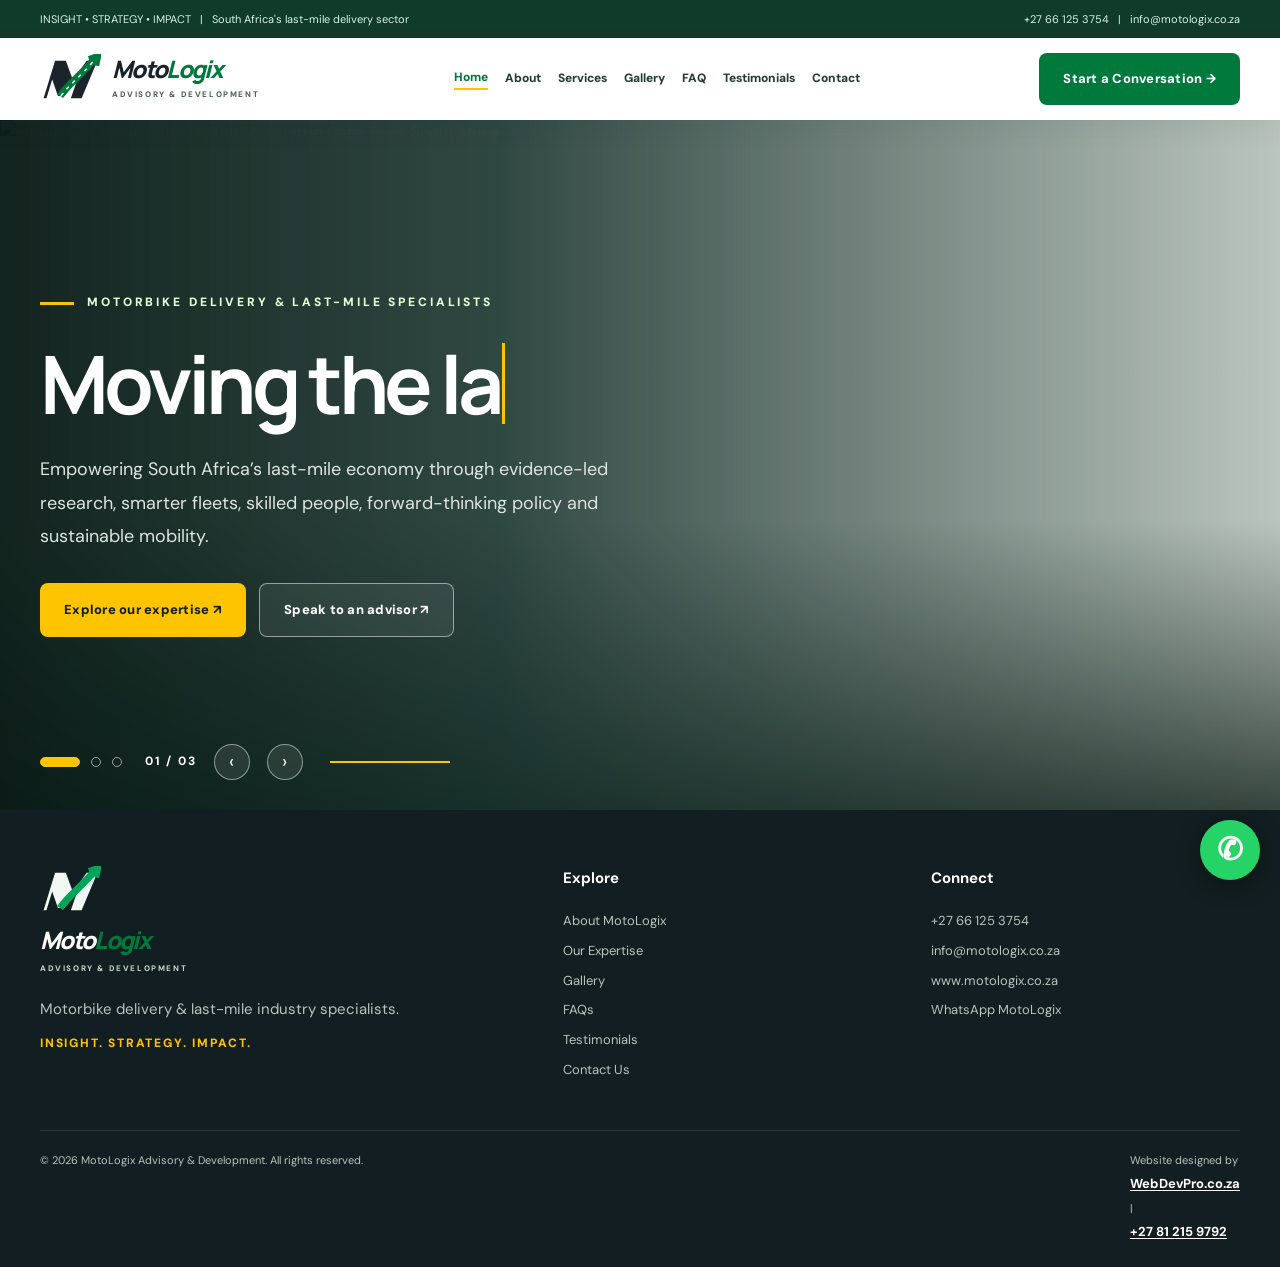
==== commit c88147c6: "Use licensed real South African motorcycle delivery photographs across MotoLogix" ====
--- a/index.html
+++ b/index.html
@@ -27,9 +27,9 @@
 </div></header>
 <main>
 <section class="hero" id="home">
-<div class="heroSlide active"><img src="https://images.unsplash.com/photo-1558981806-ec527fa84c39?auto=format&fit=crop&w=1900&q=85" alt="Motorcycle on the road" fetchpriority="high"></div>
+<div class="heroSlide active"><img src="https://commons.wikimedia.org/wiki/Special:FilePath/Delivery_men_taking_a_break_-_Cape_Town.jpg?width=1600" alt="Motorcycle delivery riders photographed in Cape Town, South Africa" fetchpriority="high"></div>
 <div class="heroSlide"><img src="https://commons.wikimedia.org/wiki/Special:FilePath/Hatfield_Deliveryman.jpg?width=1600" alt="South African motorcycle courier photographed in Pretoria" loading="lazy"></div>
-<div class="heroSlide"><img src="https://images.unsplash.com/photo-1568772585407-9361f9bf3a87?auto=format&fit=crop&w=1900&q=85" alt="Motorcycle industry and mobility" loading="lazy"></div>
+<div class="heroSlide"><img src="https://commons.wikimedia.org/wiki/Special:FilePath/Sixty60_motorcycles.jpg?width=1600" alt="Motorbike delivery fleet photographed in South Africa" loading="lazy"></div>
 <div class="shade"></div><div class="heroContent"><div class="container"><div class="inner">
 <div class="heroKicker">MOTORBIKE DELIVERY & LAST-MILE SPECIALISTS</div>
 <h1>Moving the last mile <span class="accentline">forward.</span></h1>
@@ -55,7 +55,7 @@
 </div></div></section>
 <section class="section" id="about"><div class="container aboutgrid"><div class="aboutimg reveal"><img src="https://commons.wikimedia.org/wiki/Special:FilePath/Hatfield_Deliveryman.jpg?width=1200" alt="Real motorcycle delivery rider in Hatfield Pretoria" loading="lazy"><div class="aboutBadge"><b>Insight. Strategy. Impact.</b><span>Grounded in the realities of last-mile delivery.</span></div></div><div class="reveal"><span class="eyebrow">About MotoLogix</span><h2>A specialised perspective on <span style="color:var(--green)">the last mile.</span></h2><p class="lead">MotoLogix Advisory & Development focuses on the motorbike delivery and last-mile industry. We connect research, operational thinking, skills, market development and policy insight to help stakeholders navigate change and unlock meaningful opportunities.</p><div class="checks"><span>Industry-focused insights</span><span>Smarter fleet thinking</span><span>Skills and workforce development</span><span>Township market opportunities</span><span>Sustainable mobility</span><span>Stakeholder-driven strategy</span></div><a class="btn btn-green" href="/contact">Partner with MotoLogix ↗</a></div></div></section>
 <section class="section focus" id="approach"><div class="container"><div class="sectionintro reveal"><span class="eyebrow" style="color:var(--gold)">How we think</span><h2>Insight. Strategy. Impact.</h2><p class="lead">A clear, practical approach to the challenges and possibilities shaping the motorbike delivery industry.</p></div><div class="focusgrid"><div class="focuscard reveal"><span class="eyebrow" style="color:#a8ddbf">01 / UNDERSTAND</span><strong>INSIGHT.</strong><p>Start with the right questions, relevant data and a grounded view of the market and its people.</p></div><div class="focuscard reveal"><span class="eyebrow" style="color:#a8ddbf">02 / PLAN</span><strong>STRATEGY.</strong><p>Turn evidence into clear priorities and realistic pathways for industry and organisational growth.</p></div><div class="focuscard reveal"><span class="eyebrow" style="color:#a8ddbf">03 / ADVANCE</span><strong>IMPACT.</strong><p>Focus on outcomes that help make last-mile mobility safer, smarter and more inclusive.</p></div></div></div></section>
-<section class="section photos" id="insights"><div class="container"><div class="sectionintro reveal"><span class="eyebrow">The industry in focus</span><h2>Where movement meets <span style="color:var(--green)">opportunity.</span></h2><p class="lead">People, delivery networks, fleet performance and new mobility are reshaping how communities connect to goods and services.</p></div><div class="photogrid"><div class="photobox reveal"><img loading="lazy" src="https://commons.wikimedia.org/wiki/Special:FilePath/Hatfield_Deliveryman.jpg?width=750" alt="Motorcycle courier in Pretoria"><span>South African delivery sector</span></div><div class="photobox reveal"><img loading="lazy" src="https://images.unsplash.com/photo-1558981806-ec527fa84c39?auto=format&fit=crop&w=700&q=80" alt="Motorbike mobility"><span>Fleet & mobility</span></div><div class="photobox reveal"><img loading="lazy" src="https://images.unsplash.com/photo-1568772585407-9361f9bf3a87?auto=format&fit=crop&w=700&q=80" alt="Motorbike operations"><span>Skills & operations</span></div><div class="photobox reveal"><img loading="lazy" src="https://images.unsplash.com/photo-1528605248644-14dd04022da1?auto=format&fit=crop&w=700&q=80" alt="Strategy and professional discussion"><span>Strategy & collaboration</span></div></div><p class="photoNote">Illustrative editorial/stock imagery; not presented as MotoLogix client projects. Pretoria courier photograph: Gsalamander, CC BY-SA 4.0 / Wikimedia Commons.</p></div></section>
+<section class="section photos" id="insights"><div class="container"><div class="sectionintro reveal"><span class="eyebrow">The industry in focus</span><h2>Where movement meets <span style="color:var(--green)">opportunity.</span></h2><p class="lead">People, delivery networks, fleet performance and new mobility are reshaping how communities connect to goods and services.</p></div><div class="photogrid"><div class="photobox reveal"><img loading="lazy" src="https://commons.wikimedia.org/wiki/Special:FilePath/Hatfield_Deliveryman.jpg?width=750" alt="Motorcycle courier in Pretoria"><span>South African delivery sector</span></div><div class="photobox reveal"><img loading="lazy" src="https://commons.wikimedia.org/wiki/Special:FilePath/Delivery_men_taking_a_break_-_Cape_Town.jpg?width=700" alt="South African motorcycle delivery riders"><span>Fleet & mobility</span></div><div class="photobox reveal"><img loading="lazy" src="https://commons.wikimedia.org/wiki/Special:FilePath/Sixty60_motorcycles.jpg?width=700" alt="South African motorbike delivery fleet"><span>Skills & operations</span></div><div class="photobox reveal"><img loading="lazy" src="https://commons.wikimedia.org/wiki/Special:FilePath/Delivery_guy_taking_an_order.jpg?width=700" alt="South African delivery rider receiving an order"><span>Strategy & collaboration</span></div></div><p class="photoNote">Real South African documentary photographs; illustrative, not MotoLogix client projects. Photo credits: Krongii (Cape Town), Gsalamander (Pretoria), Ossewa (motorcycle fleet), Mutangeni (delivery rider); <a href="https://creativecommons.org/licenses/by-sa/4.0/" target="_blank" rel="noopener noreferrer">CC BY-SA 4.0</a> / Wikimedia Commons. No commercial association or endorsement is implied.</p></div></section>
 <section class="section contact" id="contact"><div class="container contactgrid"><div class="contactpanel reveal"><span class="eyebrow" style="color:var(--gold)">Let's collaborate</span><h2>Move the conversation forward.</h2><p>Whether you're exploring a fleet challenge, market opportunity, training initiative or an industry question, we'd like to hear from you.</p><a class="contactitem" href="tel:+27661253754"><b>CALL US</b>+27 66 125 3754</a><a class="contactitem" href="mailto:info@motologix.co.za"><b>EMAIL</b>info@motologix.co.za</a><a class="contactitem" href="https://www.motologix.co.za"><b>WEBSITE</b>www.motologix.co.za</a><a class="btn btn-gold" href="https://wa.me/27661253754?text=Hello%20MotoLogix%2C%20I%20would%20like%20to%20enquire." style="margin-top:24px">Message on WhatsApp ↗</a></div><form class="contactform reveal" id="leadform"><span class="eyebrow">Enquire with us</span><h2>How can we help?</h2><p class="lead" style="margin-bottom:27px">Complete the details below. Your enquiry will open in WhatsApp ready to send.</p><div class="formrow"><div class="field"><label for="name">Your name *</label><input id="name" name="name" placeholder="Full name" required></div><div class="field"><label for="company">Company / organisation</label><input id="company" name="company" placeholder="Company name"></div></div><div class="formrow"><div class="field"><label for="email">Email address *</label><input type="email" id="email" name="email" placeholder="you@company.co.za" required></div><div class="field"><label for="phone">Phone number</label><input type="tel" id="phone" name="phone" placeholder="+27"></div></div><div class="field"><label for="service">I'm interested in</label><select id="service" name="service"><option>General enquiry</option><option>Industry Intelligence</option><option>Fleet Development & Management</option><option>Skills Development</option><option>Market Development</option><option>Mobility Development</option><option>Policy & Industry Advisory</option></select></div><div class="field"><label for="message">Tell us a bit more *</label><textarea id="message" name="message" required placeholder="How can MotoLogix support your project or organisation?"></textarea></div><button class="btn btn-green" type="submit">Send WhatsApp enquiry ↗</button><p class="formhint">We do not store form submissions on this website. You will review the message in WhatsApp before sending.</p></form></div></section>
 </main>
 <footer class="footer"><div class="container"><div class="footgrid"><div><a class="brand" href="/" style="margin-bottom:20px"><svg class="brandmark" viewBox="0 0 85 70" aria-hidden="true"><path d="M5 61 21 9h15L46 36 65 9h15L58 61H43l9-26-18 23h-9l-8-23-8 26z" fill="#f1f7f3"/><path d="M28 58C42 38 56 31 79 3" stroke="#00a559" stroke-width="10" fill="none"/><path d="m68 6 14-5-3 15" fill="none" stroke="#00a559" stroke-width="7"/></svg><span><span class="brandname">Moto<span>Logix</span></span><span class="brandsub" style="color:#c4d7cb">ADVISORY & DEVELOPMENT</span></span></a><p>Motorbike delivery & last-mile industry specialists.</p><p style="color:var(--gold);margin-top:12px;font-size:12px;font-weight:800;letter-spacing:.15em">INSIGHT. STRATEGY. IMPACT.</p></div><div><h4>Explore</h4><a href="/about">About MotoLogix</a><a href="/services">Our Expertise</a><a href="/gallery">Gallery</a><a href="/faq">FAQs</a><a href="/testimonials">Testimonials</a><a href="/contact">Contact Us</a></div><div><h4>Connect</h4><a href="tel:+27661253754">+27 66 125 3754</a><a href="mailto:info@motologix.co.za">info@motologix.co.za</a><a href="https://www.motologix.co.za">www.motologix.co.za</a><a href="https://wa.me/27661253754">WhatsApp MotoLogix</a></div></div><div class="footbottom"><span>© <span id="year">2026</span> MotoLogix Advisory & Development. All rights reserved.</span><span class="footerCredit">Website designed by <a href="https://webdevpro.co.za" target="_blank" rel="noopener noreferrer">WebDevPro.co.za</a> | <a href="tel:+27812159792">+27 81 215 9792</a></span></div></div></footer>
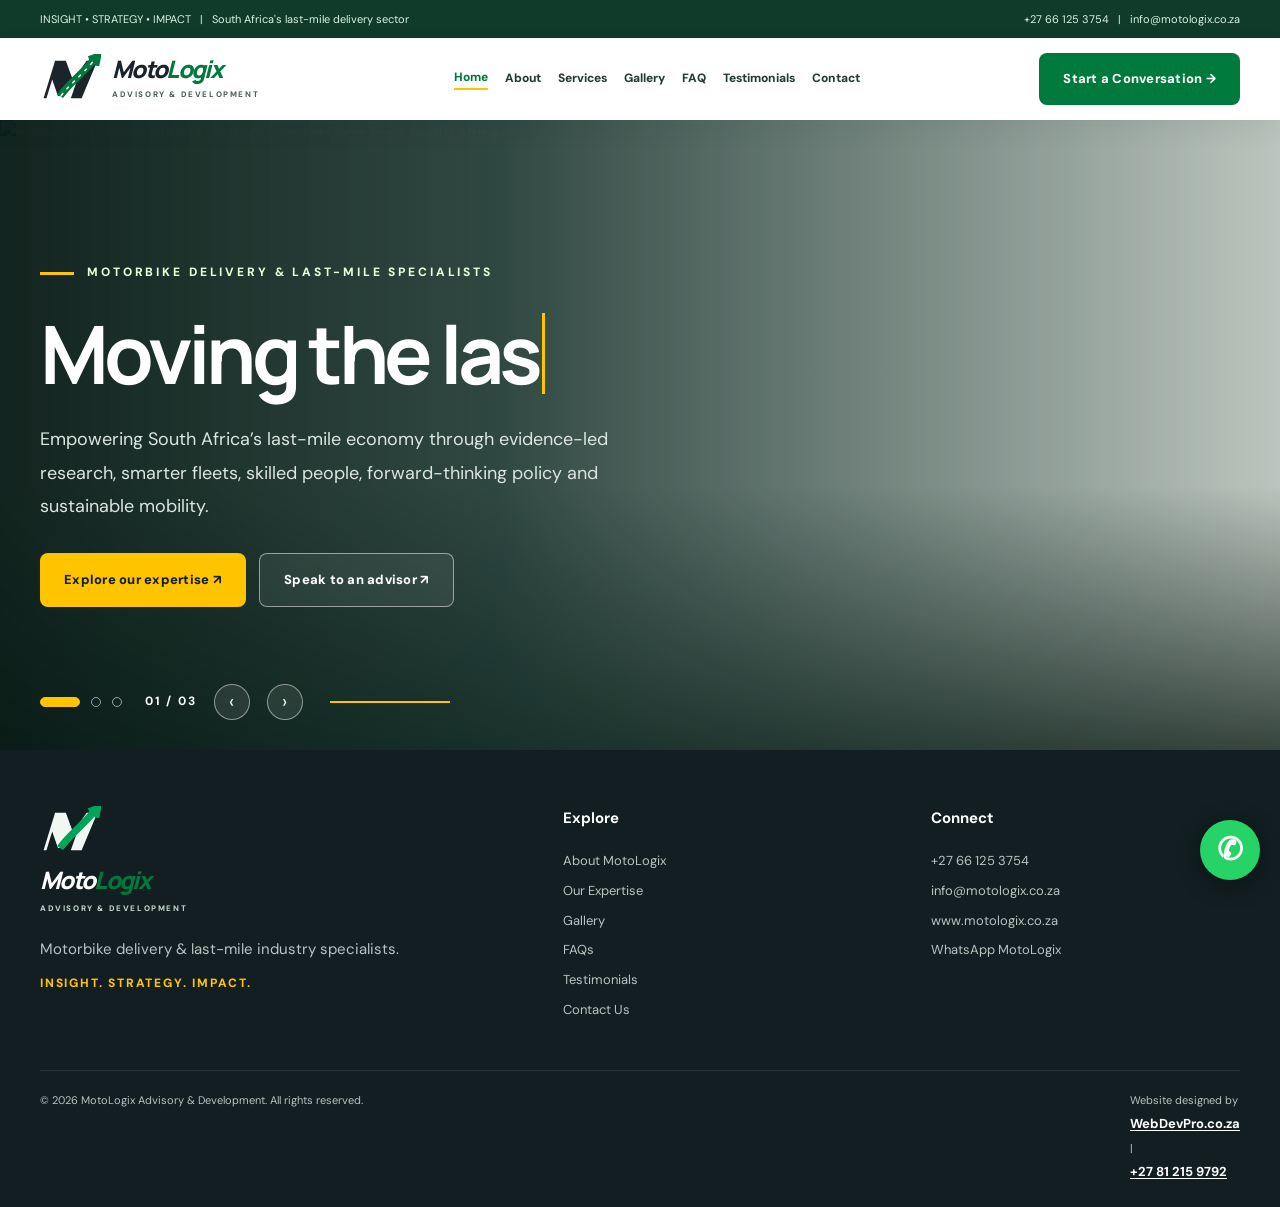
==== commit f6d419e1: "Activate expanded MotoLogix homepage, four page teasers and responsive previews" ====
--- a/index.html
+++ b/index.html
@@ -14,6 +14,7 @@
 :root{--green:#00793c;--deep:#064628;--navy:#19232c;--gold:#ffc400;--ivory:#f7f9f7;--muted:#64716c}*{box-sizing:border-box}html{scroll-behavior:smooth}body{margin:0;color:var(--navy);font:15px/1.65 "DM Sans",sans-serif;background:white}a{text-decoration:none;color:inherit}button,input,textarea,select{font:inherit}button{cursor:pointer}img{max-width:100%;display:block}.container{width:min(1200px,calc(100% - 44px));margin:auto}.eyebrow{display:inline-flex;gap:10px;align-items:center;font-size:11px;letter-spacing:.24em;font-weight:800;text-transform:uppercase;color:var(--green)}.eyebrow:before{content:"";width:28px;height:2px;background:var(--gold)}h1,h2,h3{font-family:Manrope,Arial,sans-serif;letter-spacing:-.045em;line-height:1.12}h2{font-size:clamp(31px,4vw,51px);margin:16px 0}p{margin:0}.btn{display:inline-flex;justify-content:center;align-items:center;gap:12px;font-weight:800;font-size:13px;letter-spacing:.02em;border:0;padding:15px 24px;border-radius:8px;transition:transform .25s,background .25s}.btn:hover{transform:translateY(-3px)}.btn-green{background:var(--green);color:white}.btn-green:hover{background:var(--deep)}.btn-gold{background:var(--gold);color:#101c20}.btn-border{border:1px solid #ffffff80;color:#fff;background:#ffffff12}.btn-border:hover{background:#ffffff26}.topstrip{height:38px;background:#103a2a;color:#d9f4e4;font-size:11px}.topstrip .container{display:flex;align-items:center;justify-content:space-between;height:100%}.topstrip a:hover{text-decoration:underline}.header{position:sticky;top:0;z-index:50;background:#fff;box-shadow:0 9px 24px #112e2912}.nav{height:82px;display:flex;align-items:center;justify-content:space-between;gap:24px}.brand{display:flex;align-items:center;gap:11px;min-width:235px}.brandmark{width:61px;height:51px;flex:none}.brandname{display:block;font:800 24px/1 Manrope,sans-serif;letter-spacing:-.07em;font-style:italic}.brandname span{color:var(--green)}.brandsub{display:block;letter-spacing:.20em;font-weight:800;font-size:8px;margin-top:7px;color:#4e5f56}.navlinks{display:flex;align-items:center;gap:27px}.navlinks a{font-size:12px;font-weight:800;color:#233c32;transition:color .2s}.navlinks a:hover{color:var(--green)}.burger{display:none;border:0;background:#ecf5ef;padding:12px;border-radius:9px;color:#0c5833}.hero{height:min(690px,calc(100svh - 120px));min-height:550px;position:relative;overflow:hidden;background:#0f2220;color:#fff}.heroSlide{position:absolute;inset:0;opacity:0;transform:scale(1.055);transition:opacity 1s ease,transform 6.5s ease;pointer-events:none}.heroSlide.active{opacity:1;transform:scale(1);pointer-events:auto}.heroSlide img{height:100%;width:100%;object-fit:cover;object-position:center 44%}.shade{position:absolute;inset:0;background:linear-gradient(90deg,#071914f2 0%,#102a24d9 39%,#07170a30 100%),linear-gradient(0deg,#061510bb 0%,transparent 42%)}.heroContent{position:absolute;inset:0;display:flex;align-items:center}.heroContent .container{position:relative;z-index:2}.heroContent .inner{max-width:790px}.heroKicker{display:flex;align-items:center;gap:13px;font-size:12px;color:#e7ffd5;letter-spacing:.24em;font-weight:800}.heroKicker:before{content:"";width:34px;height:3px;background:var(--gold)}h1{font-size:clamp(42px,6.3vw,83px);letter-spacing:-.058em;max-width:800px;margin:25px 0}.accentline{color:var(--gold)}.typewriter{border-right:3px solid var(--gold);animation:blink .8s step-end infinite}@keyframes blink{50%{border-color:transparent}}.heroP{font-size:clamp(15px,1.5vw,18px);line-height:1.85;color:#dce6e0;max-width:610px;margin-bottom:30px}.heroActions{display:flex;gap:13px;flex-wrap:wrap}.heroControls{position:absolute;bottom:30px;left:0;right:0;z-index:3}.heroControls .container{display:flex;align-items:center;gap:11px}.dot{border:1px solid #ffffff90;background:transparent;border-radius:100px;height:10px;width:10px;padding:0;transition:all .25s}.dot.active{width:40px;background:var(--gold);border-color:var(--gold)}.heroNum{font-size:12px;font-weight:700;letter-spacing:.15em;margin-left:12px}.ribbon{background:var(--green);color:#fff}.ribbon .container{min-height:92px;display:flex;align-items:center;justify-content:space-between;gap:18px}.ribbon strong{display:block;font-family:Manrope;font-size:18px;letter-spacing:-.025em}.ribbon small{font-size:11px;color:#cdeedd;letter-spacing:.1em}.ribbon a{background:#fff;color:var(--deep)}.section{padding:105px 0}.sectionintro{max-width:700px;margin:0 auto 50px;text-align:center}.sectionintro .eyebrow{justify-content:center}.lead{color:var(--muted);font-size:16px;line-height:1.9}.services{background:var(--ivory)}.servicegrid{display:grid;grid-template-columns:repeat(3,1fr);gap:23px}.flip{min-height:298px;perspective:1200px;border:0;background:none;text-align:left;color:inherit;padding:0;border-radius:17px}.flipinner{position:relative;width:100%;height:298px;transform-style:preserve-3d;transition:transform .7s cubic-bezier(.2,.7,.2,1)}.flip:hover .flipinner,.flip:focus-visible .flipinner,.flip.open .flipinner{transform:rotateY(180deg)}.flipface{position:absolute;inset:0;backface-visibility:hidden;border-radius:17px;overflow:hidden;box-shadow:0 8px 32px #1a3a2820}.flipfront{background:white;padding:32px;border:1px solid #e1ebe4;display:flex;flex-direction:column}.flipfront:before{content:"";position:absolute;inset:0 0 auto;height:5px;background:linear-gradient(90deg,var(--green),var(--gold))}.serviceIcon{height:63px;width:63px;display:grid;place-items:center;font-size:30px;border-radius:16px;background:#e6f5ec;margin-bottom:27px}.flip h3{font-size:20px;margin:0 0 11px}.flip p{color:#6c7772;font-size:13px;line-height:1.7}.flipfront .more{font-weight:800;color:var(--green);font-size:12px;margin-top:auto;padding-top:18px}.flipback{transform:rotateY(180deg);background:linear-gradient(145deg,#036333,#0c442d);color:white;padding:30px;display:flex;flex-direction:column;justify-content:center}.flipback h3{color:var(--gold)}.flipback p{color:#e0f0e5;font-size:14px}.flipback span{font-size:12px;font-weight:800;margin-top:22px;color:var(--gold)}.aboutgrid{display:grid;grid-template-columns:1fr 1fr;gap:65px;align-items:center}.aboutimg{height:490px;position:relative;border-radius:18px;overflow:hidden}.aboutimg img{width:100%;height:100%;object-fit:cover}.aboutimg:after{content:"";position:absolute;inset:0;background:linear-gradient(0deg,#04271cb2,transparent 50%)}.aboutBadge{position:absolute;bottom:22px;left:22px;right:22px;z-index:1;background:#ffffffee;border-radius:12px;padding:18px 22px;box-shadow:0 5px 15px #0003}.aboutBadge b{display:block;color:var(--green);font:800 24px Manrope}.checks{display:grid;grid-template-columns:1fr 1fr;gap:17px;margin:26px 0 32px}.checks span{font-size:13px;font-weight:700;display:flex;gap:9px;align-items:flex-start}.checks span:before{content:"✓";color:var(--green);font-weight:900}.focus{background:#0b2521;color:#fff;position:relative;overflow:hidden}.focus:before{content:"";position:absolute;right:-80px;top:-220px;border:90px solid #ffffff08;width:500px;height:500px;border-radius:50%}.focus .sectionintro h2{color:white}.focus .lead{color:#b7d0c8}.focusgrid{display:grid;grid-template-columns:repeat(3,1fr);gap:24px}.focuscard{background:#ffffff0d;border:1px solid #ffffff27;border-radius:15px;padding:30px;min-height:235px}.focuscard strong{display:block;font:800 25px Manrope;color:var(--gold);margin:5px 0 13px}.focuscard p{font-size:14px;color:#c4d6ce}.photos{background:#f7f9f7}.photogrid{display:grid;grid-template-columns:repeat(4,1fr);gap:15px}.photobox{height:275px;position:relative;overflow:hidden;border-radius:13px;background:#d0ddd4}.photobox img{width:100%;height:100%;object-fit:cover;transition:transform .65s}.photobox:hover img{transform:scale(1.09)}.photobox span{position:absolute;bottom:0;inset-inline:0;padding:24px 16px 17px;background:linear-gradient(0deg,#0b1d16e6,transparent);font-size:13px;color:#fff;font-weight:800}.photoNote{color:#75837a;font-size:11px;margin-top:14px}.contact{background:#fff}.contactgrid{display:grid;grid-template-columns:.85fr 1.15fr;gap:60px}.contactpanel{background:#103c2d;color:white;padding:43px;border-radius:18px}.contactpanel h2{color:white;margin-top:10px}.contactpanel p{color:#cce3d6;margin-bottom:30px}.contactitem{display:block;border-top:1px solid #ffffff26;padding:19px 0;font-size:14px}.contactitem b{display:block;font-size:10px;color:#abdbc0;letter-spacing:.16em;margin-bottom:4px}.contactform{padding:12px 0}.formrow{display:grid;grid-template-columns:1fr 1fr;gap:16px}.field{margin-bottom:16px}.field label{display:block;font-weight:800;color:#2b4237;font-size:12px;margin-bottom:8px}.field input,.field select,.field textarea{width:100%;border:1px solid #d9e3dc;background:#f9fbfa;color:#18362a;border-radius:8px;padding:14px 15px;outline:none}.field input:focus,.field select:focus,.field textarea:focus{border-color:var(--green);box-shadow:0 0 0 3px #00793c1a}.field textarea{min-height:130px;resize:vertical}.formhint{font-size:11px;color:#738079;margin-top:12px}.footer{background:#121e21;color:#b8c4bf;padding-top:56px}.footgrid{display:grid;grid-template-columns:1.5fr 1fr 1fr;gap:60px;padding-bottom:45px}.footer h4{color:#fff;margin:0 0 15px}.footer a{display:block;font-size:13px;line-height:2.3}.footer a:hover{color:var(--gold)}.footer .brandname{color:#fff}.footbottom{border-top:1px solid #ffffff18;padding:20px 0;font-size:11px;display:flex;justify-content:space-between;gap:10px}.waFloat{position:fixed;right:20px;bottom:20px;z-index:49;display:flex;align-items:center;justify-content:center;width:60px;height:60px;background:#25d366;color:white;font-size:31px;font-weight:800;border-radius:50%;box-shadow:0 5px 26px #0005;transition:transform .2s}.waFloat:hover{transform:translateY(-4px)}.reveal{opacity:0;transform:translateY(24px);transition:opacity .75s,transform .75s}.reveal.seen{opacity:1;transform:translateY(0)}.ticker{white-space:nowrap;overflow:hidden;background:var(--gold);font-size:11px;letter-spacing:.32em;font-weight:900;padding:10px;text-align:center;color:#092b21}@media(max-width:950px){.navlinks{gap:15px}.navlinks a{font-size:11px}.nav .btn{display:none}.servicegrid{grid-template-columns:repeat(2,1fr)}.photogrid{grid-template-columns:repeat(2,1fr)}.aboutgrid{gap:32px}.contactgrid{gap:30px}}@media(max-width:700px){.topstrip{display:none}.nav{height:70px}.brand{min-width:0}.brandmark{width:47px;height:43px}.brandname{font-size:21px}.brandsub{font-size:7px}.burger{display:block}.navlinks{display:none;position:absolute;top:70px;left:0;right:0;background:white;box-shadow:0 16px 22px #0002;flex-direction:column;padding:23px;align-items:flex-start;gap:0}.navlinks.open{display:flex}.navlinks a{display:block;font-size:14px;padding:12px;width:100%}.hero{height:620px;min-height:620px}.heroSlide img{object-position:center}.shade{background:linear-gradient(90deg,#071914e8,#10271dc2 70%,#07170a75)}h1{font-size:46px}.heroKicker{font-size:10px}.heroP{font-size:14px}.heroActions .btn{padding:13px 16px;font-size:12px}.ribbon .container{flex-direction:column;align-items:flex-start;justify-content:center;padding:19px 0;gap:12px}.ribbon strong{font-size:17px}.section{padding:70px 0}.servicegrid,.aboutgrid,.focusgrid,.contactgrid,.footgrid{grid-template-columns:1fr}.flipinner,.flip{min-height:280px;height:280px}.aboutimg{height:340px}.checks{grid-template-columns:1fr}.photogrid{grid-template-columns:1fr 1fr}.photobox{height:200px}.contactpanel{padding:29px}.formrow{grid-template-columns:1fr;gap:0}.footgrid{gap:28px}.footbottom{flex-direction:column}.container{width:min(1200px,calc(100% - 36px))}}@media(prefers-reduced-motion:reduce){*{animation:none!important;transition:none!important;scroll-behavior:auto!important}.reveal{opacity:1;transform:none}}
 </style>
 <link rel="manifest" href="/manifest.webmanifest"><link rel="stylesheet" href="/v7.css">
+<link rel="stylesheet" href="/homepage-v7.css">
 <meta name="apple-mobile-web-app-capable" content="yes"><meta name="apple-mobile-web-app-status-bar-style" content="default">
 </head>
 <body>
@@ -84,5 +85,6 @@
 <p><strong>Desktop:</strong> Look for your browser’s Install icon, or choose Install app from the menu.</p>
 <button class="btn btn-green" id="installFromDialog" type="button">Try installing ↗</button>
 <button class="btn" id="installClose" type="button">Close</button></dialog>
+<script src="/homepage-v7.js" defer></script>
 <script src="/v7.js" defer></script>
 </body></html>
--- a/v7.css
+++ b/v7.css
@@ -101,3 +101,7 @@
 .flip.open .flipfront{display:none}
 .flip.open .flipback{transform:none;display:flex}
 }
+
+/* Accessibility and state visibility safeguards */
+[hidden]{display:none!important}
+@media(max-width:700px){.navlinks{top:70px}.navlinks.open{display:flex}.pageHero h1{min-height:0}}
--- a/homepage-v7.css
+++ b/homepage-v7.css
@@ -0,0 +1,109 @@
+
+/* MotoLogix homepage experience: Ultra Max 7 expansion, 27 October 2026. */
+.hero{height:clamp(540px,70vh,650px);min-height:540px}
+.homeWelcome{background:#fff;padding:74px 0 77px;position:relative;overflow:hidden}
+.homeWelcome:after{content:"";position:absolute;top:-180px;right:-180px;width:430px;height:430px;border:66px solid #0483430a;border-radius:100%;pointer-events:none}
+.homeWelcome .container{position:relative;z-index:1}
+.homeWelcomeHead{display:grid;grid-template-columns:1.16fr .84fr;gap:70px;align-items:end;margin-bottom:36px}
+.homeWelcome h2,.homeSectionHead h2,.homeFaq h2,.homeCallout h2{font-size:clamp(31px,3.75vw,49px);line-height:1.15;max-width:760px}
+.homeWelcome h2 span,.homeSectionHead h2 span,.homeFaq h2 span{color:var(--green)}
+.homeWelcomeHead p{color:#587166;font-size:16px;line-height:1.9;margin-bottom:13px}
+.homeTextLink{display:inline-flex;gap:10px;align-items:center;font-weight:800;color:#00743c;font-size:13px;transition:gap .3s,transform .3s;position:relative}
+.homeTextLink:hover{gap:15px;transform:translateY(-2px)}
+.homeQuickCards{display:grid;grid-template-columns:repeat(4,minmax(0,1fr));gap:15px}
+.homeQuickCard{display:flex;flex-direction:column;align-items:flex-start;position:relative;overflow:hidden;min-height:227px;padding:25px;border:1px solid #e3ede6;border-radius:14px;color:#1d3127;background:#f3f8f4;transition:background .3s,border-color .3s,box-shadow .3s,transform .4s!important}
+.homeQuickCard:nth-child(2){background:#f9f5e5}
+.homeQuickCard:nth-child(3){background:#edf0f3}
+.homeQuickCard:nth-child(4){background:#f6f9f4}
+.homeQuickCard:hover,.homeQuickCard:focus-visible{border-color:#7abb96;background:#e7f5eb;box-shadow:0 18px 42px #064c2828;transform:translateY(-8px)!important}
+.homeQuickCard:after{content:"";position:absolute;width:160px;height:160px;right:-105px;top:-90px;border:25px solid #13804c12;border-radius:100%}
+.homeQuickIcon{width:49px;height:49px;border-radius:13px;background:#d7eddf;color:#075d31;display:grid;place-items:center;font-size:23px;font-weight:800;margin-bottom:17px}
+.homeQuickCard:nth-child(2) .homeQuickIcon{background:#fff0b0;color:#896400}
+.homeQuickCard:nth-child(3) .homeQuickIcon{background:#dbe3e9;color:#314b5a}
+.homeQuickCount{font-size:10px;font-weight:800;letter-spacing:.17em;color:#528168;margin-bottom:9px}
+.homeQuickCard strong{font-size:19px;line-height:1.3;font-family:Manrope,sans-serif;letter-spacing:-.04em;margin-bottom:8px}
+.homeQuickCard small{font-size:12px;line-height:1.65;color:#5e7667;max-width:230px}
+.homeQuickArrow{position:absolute;top:20px;right:20px;font-size:23px;color:var(--green);transition:transform .3s}
+.homeQuickCard:hover .homeQuickArrow{transform:translate(4px,-4px)}
+#services{padding-top:80px}
+#services .sectionintro{margin-bottom:41px}
+#services .sectionintro h2{max-width:720px;margin-inline:auto}
+#services .sectionintro strong{color:var(--green)}
+.homeSectionFooter{display:flex;justify-content:center;align-items:center;gap:24px;flex-wrap:wrap;margin-top:38px;text-align:center}
+.homeSectionFooter p{color:#5d7568;font-size:14px;font-weight:700}
+.homeDarkFooter p{color:#c8ddcf}
+.homeSpotlight{background:#f2f7f3}
+.homeSectionHead{display:flex;gap:30px;align-items:end;justify-content:space-between;margin-bottom:34px}
+.homeSectionHead h2{margin-bottom:0}
+.homeSectionHead>.homeTextLink{white-space:nowrap}
+.homeSpotlightGrid{display:grid;grid-template-columns:repeat(3,minmax(0,1fr));gap:21px}
+.homeSpotlightCard{background:#fff;border:1px solid #e5ece7;border-radius:16px;box-shadow:0 8px 26px #092d160d;overflow:hidden;transition:box-shadow .3s,transform .5s var(--v7-ease)}
+.homeSpotlightCard:hover{box-shadow:0 20px 50px #092d1625;transform:translateY(-7px)}
+.homeSpotlightImage{height:230px;overflow:hidden;background:#d6e7db;position:relative}
+.homeSpotlightImage:after{content:"";position:absolute;inset:0;background:linear-gradient(0deg,#032a1780,transparent 60%)}
+.homeSpotlightImage img{width:100%;height:100%;object-fit:cover;transition:transform .8s var(--v7-ease)}
+.homeSpotlightCard:hover img{transform:scale(1.08)}
+.homeSpotlightContent{padding:24px 24px 28px}
+.homeSpotlightNum{font-size:10px;font-weight:800;letter-spacing:.16em;color:#078344}
+.homeSpotlightContent h3{font-size:22px;line-height:1.25;margin:13px 0 12px}
+.homeSpotlightContent p{font-size:13px;line-height:1.85;color:#66796d;min-height:97px;margin-bottom:19px}
+.homeSpotlightContent .homeTextLink{margin-top:auto}
+.homeFaq{background:white}
+.homeFaqGrid{display:grid;grid-template-columns:.9fr 1.1fr;gap:70px;align-items:center}
+.homeFaqGrid .lead{margin:10px 0 27px}
+.homeFaqItems{border-top:1px solid #d7e5d8}
+.homeFaqItems details{border-bottom:1px solid #d7e5d8}
+.homeFaqItems summary{font-size:15px;font-weight:800;cursor:pointer;padding:20px 43px 20px 0;position:relative;list-style:none}
+.homeFaqItems summary::-webkit-details-marker{display:none}
+.homeFaqItems summary:after{content:"+";position:absolute;right:7px;top:14px;font-size:25px;color:var(--green)}
+.homeFaqItems details[open] summary:after{content:"−"}
+.homeFaqItems details p{font-size:13px;color:#5d7365;line-height:1.85;padding:0 30px 20px 0}
+.homeFaqItems>.homeTextLink{margin-top:20px}
+.homeCallout{background:linear-gradient(115deg,#073422,#006b37 70%,#098548);color:#fff;padding:62px 0}
+.homeCalloutInner{display:flex;align-items:center;justify-content:space-between;gap:35px}
+.homeCalloutInner .eyebrow{color:#ffe687}
+.homeCallout h2{margin:12px 0 13px;max-width:640px;font-size:clamp(28px,3.3vw,44px)}
+.homeCallout h2 span{color:var(--gold)}
+.homeCallout p{color:#dceee3;font-size:15px;max-width:620px}
+.homeCalloutButtons{display:flex;flex-direction:column;gap:13px;flex-shrink:0}
+.homeCalloutButtons .btn{min-width:229px}
+.homeWelcome .reveal:not(.seen),.homeSpotlight .reveal:not(.seen),.homeFaq .reveal:not(.seen),.homeCallout .reveal:not(.seen){transition-duration:.75s}
+@media(max-width:1050px){
+ .homeWelcomeHead{gap:27px}
+ .homeQuickCards{grid-template-columns:repeat(2,1fr)}
+ .homeQuickCard{min-height:195px}
+ .homeSpotlightGrid{gap:12px}
+ .homeSpotlightImage{height:190px}
+ .homeSpotlightContent{padding:19px}
+ .homeFaqGrid{gap:30px}
+}
+@media(max-width:700px){
+ .hero{height:550px;min-height:550px}
+ .heroContent h1{font-size:clamp(36px,9.8vw,51px)}
+ .heroP{min-height:0;font-size:13px;line-height:1.75}
+ .heroKicker{font-size:9px}
+ .heroControls{bottom:19px}
+ .homeWelcome{padding:57px 0 60px}
+ .homeWelcomeHead,.homeFaqGrid{grid-template-columns:1fr;gap:14px}
+ .homeWelcomeHead{margin-bottom:25px}
+ .homeWelcomeHead p{font-size:14px}
+ .homeQuickCards{gap:10px}
+ .homeQuickCard{min-height:187px;padding:18px 13px}
+ .homeQuickIcon{height:40px;width:40px;font-size:19px;margin-bottom:14px}
+ .homeQuickCount{font-size:8px;letter-spacing:.08em}
+ .homeQuickCard strong{font-size:15px}
+ .homeQuickCard small{font-size:11px}
+ .homeQuickArrow{right:13px;top:11px;font-size:17px}
+ .homeSectionHead{display:block}
+ .homeSectionHead>.homeTextLink{margin-top:15px}
+ .homeSpotlightGrid{grid-template-columns:1fr;gap:18px}
+ .homeSpotlightImage{height:220px}
+ .homeSpotlightContent h3{font-size:20px}
+ .homeSpotlightContent p{min-height:0}
+ .homeSectionFooter{flex-direction:column;gap:11px}
+ .homeCalloutInner{flex-direction:column;align-items:stretch}
+ .homeCalloutButtons{flex-direction:column}
+ .homeCalloutButtons .btn{min-width:0;width:100%}
+ #services{padding-top:64px}
+}
+@media(prefers-reduced-motion:reduce){.homeQuickCard:hover,.homeSpotlightCard:hover{transform:none!important}}
